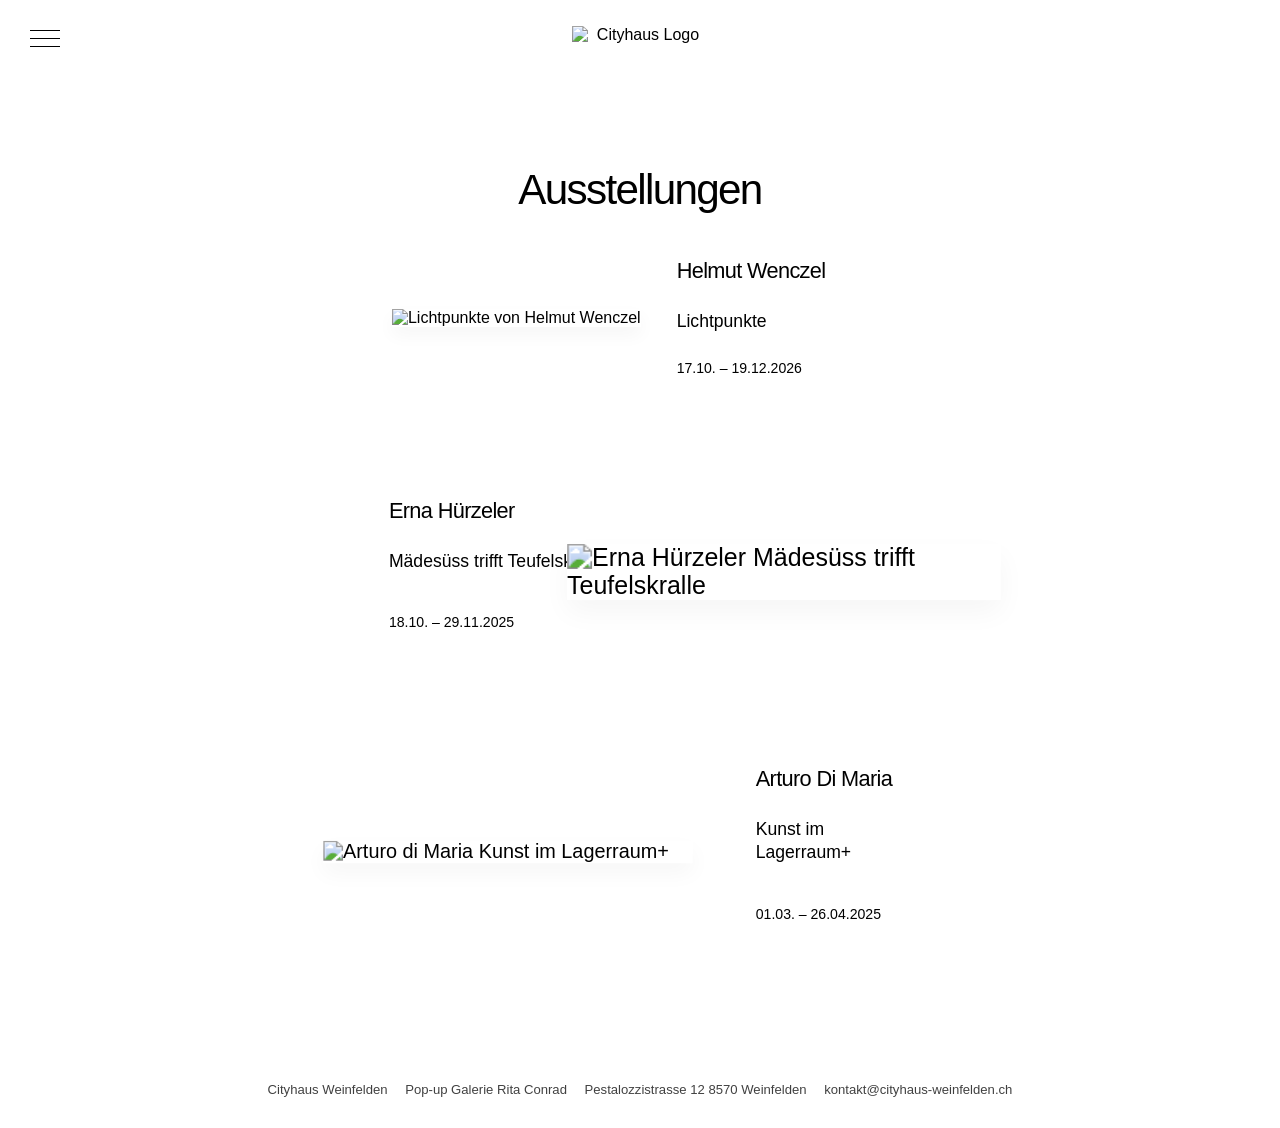
==== ausstellungen.html @ a1d952a5 "Final layout refinements and footer updates" ====
﻿<!DOCTYPE html>
<html lang="de">
  <head>
    <meta charset="UTF-8" />
    <meta name="viewport" content="width=device-width, initial-scale=1.0" />
    <meta name="description" content="Ausstellungen im Cityhaus Weinfelden." />
    <title>Ausstellungen — Cityhaus</title>
    <link rel="stylesheet" href="css/style.css" />
  </head>
  <body>
    <header class="site-header">
      <button class="nav-toggle" type="button" aria-label="Menü öffnen" aria-expanded="false">
        <span></span>
        <span></span>
        <span></span>
      </button>

      <nav class="main-nav" aria-label="Hauptmenü">
        <ul>
          <li><a href="index.html">Home</a></li>
          <li><a href="ausstellungen.html" class="active">Ausstellungen</a></li>
          <li><a href="kuenstler.html">Künstler</a></li>
          <li><a href="presse.html">Presse</a></li>
          <li><a href="ueber-uns.html">Über uns</a></li>
          <li><a href="kontakt.html">Kontakt</a></li>
        </ul>
      </nav>

      <a href="index.html" class="brand" aria-label="Cityhaus logo">
        <img src="assets/Logo_Cityhaus.png" alt="Cityhaus Logo" />
        <div class="brand-location">Galerie - Weinfelden</div>
      </a>
    </header>

    <main class="page-shell">
      <h1 class="page-title">Ausstellungen</h1>
      <section class="exhibition-list">
        <article class="exhibit-row">
          <div class="exhibit-image">
            <img src="assets/Startseite_Aktuell.png" alt="Lichtpunkte von Helmut Wenczel" />
          </div>
          <div class="exhibit-copy">
            <h2>Helmut Wenczel</h2>
            <p class="exhibit-title">Lichtpunkte</p>
            <div class="exhibit-dates">17.10. – 19.12.2026</div>
          </div>
        </article>

        <article class="exhibit-row">
          <a href="assets/Presse_Erna-Hürzeler_Ausstellung Cityhaus.pdf" target="_blank" rel="noopener noreferrer" class="exhibit-copy-link">
            <div class="exhibit-copy">
              <h2>Erna Hürzeler</h2>
              <p class="exhibit-title">Mädesüss trifft Teufelskralle</p>
              <p class="exhibit-dates">18.10. – 29.11.2025</p>
            </div>
          </a>
          <a href="assets/Presse_Erna-Hürzeler_Ausstellung Cityhaus.pdf" target="_blank" rel="noopener noreferrer" style="display:block;">
            <div class="exhibit-image">
              <img src="assets/Ausstellung_Erna.png" alt="Erna Hürzeler Mädesüss trifft Teufelskralle" />
            </div>
          </a>
        </article>

        <article class="exhibit-row">
          <div class="exhibit-image">
            <img src="assets/Ausstellung_Arturo.png" alt="Arturo di Maria Kunst im Lagerraum+" />
          </div>
          <div class="exhibit-copy">
            <h2>Arturo Di Maria</h2>
            <p class="exhibit-title">Kunst im Lagerraum+</p>
            <p class="exhibit-dates">01.03. – 26.04.2025</p>
          </div>
        </article>
      </section>
    </main>

    <footer class="site-footer">
      <div class="site-footer-row">
        <p>Cityhaus Weinfelden</p>
        <p>Pop-up Galerie Rita Conrad</p>
        <p>Pestalozzistrasse 12 8570 Weinfelden</p>
        <p><a href="mailto:kontakt@cityhaus-weinfelden.ch">kontakt@cityhaus-weinfelden.ch</a></p>
      </div>
    </footer>

    <script src="js/script.js"></script>
  </body>
</html>
---- css/style.css ----
:root {
  --bg: #ffffff;
  --panel: #ffffff;
  --text: #000000;
  --muted: #000000;
  --line: rgba(0, 0, 0, 0.12);
  --accent: #7a1c1a;
  --shadow: 0 8px 18px rgba(0, 0, 0, 0.04);
  --font-main: 'Theinhardt Pan UltraLight', 'Theinhardt', 'Helvetica Neue', Arial, sans-serif;
}

* { box-sizing: border-box; }

html, body {
  margin: 0;
  padding: 0;
  min-height: 100%;
  background: #ffffff;
  color: var(--text);
  font-family: var(--font-main);
  font-weight: 300;
}

img {
  display: block;
  max-width: 100%;
}

a {
  color: inherit;
  text-decoration: none;
}

body {
  min-height: 100vh;
}

.site-header {
  position: relative;
  display: flex;
  flex-direction: column;
  align-items: center;
  justify-content: center;
  padding: 18px 20px 0;
  background: #ffffff;
}

.brand {
  display: inline-flex;
  flex-direction: column;
  align-items: center;
  justify-content: center;
  gap: 4px;
  text-align: center;
  width: fit-content;
  margin: 0;
  padding-top: 8px;
}

.brand img {
  width: min(136px, 24vw);
  height: auto;
}

.brand-location {
  display: none;
}

.main-nav {
  position: fixed;
  inset: 0;
  display: none;
  background: rgba(255, 255, 255, 0.98);
  z-index: 1000;
  padding: 110px 28px 40px;
}

.main-nav.is-open {
  display: block;
}

.main-nav ul {
  list-style: none;
  display: flex;
  flex-direction: column;
  align-items: flex-start;
  gap: 20px;
  margin: 0;
  padding: 0;
}

.main-nav a {
  position: relative;
  display: inline-block;
  font-size: clamp(1.8rem, 4vw, 2.8rem);
  letter-spacing: 0.02em;
  text-transform: none;
  color: var(--text);
  padding: 0;
  transition: color 0.2s ease;
  font-weight: 400;
}

.main-nav a[href="ueber-uns.html"] {
  font-size: clamp(2rem, 4vw, 2.9rem);
}

.main-nav a::after {
  content: none;
}

.main-nav a:hover,
.main-nav a.active {
  color: var(--accent);
}

.nav-toggle {
  position: fixed;
  top: 30px;
  left: 30px;
  display: block;
  width: 30px;
  height: 18px;
  background: transparent;
  border: none;
  z-index: 1001;
  cursor: pointer;
  padding: 0;
}

.nav-toggle span {
  position: absolute;
  left: 0;
  width: 100%;
  height: 1px;
  background: var(--text);
  transition: 0.2s ease;
}

.nav-toggle span:nth-child(1) { top: 0; }
.nav-toggle span:nth-child(2) { top: 8px; }
.nav-toggle span:nth-child(3) { top: 16px; }

.nav-toggle.is-active span:nth-child(1) {
  top: 13px;
  transform: rotate(45deg);
}

.nav-toggle.is-active span:nth-child(2) {
  opacity: 0;
}

.nav-toggle.is-active span:nth-child(3) {
  top: 13px;
  transform: rotate(-45deg);
}

.page-shell {
  max-width: 1100px;
  width: min(1100px, calc(100% - 32px));
  margin: 0 auto;
  padding: 100px 0 80px;
}

.page-title {
  font-size: clamp(2.4rem, 3.3vw, 3.4rem);
  font-weight: 400;
  letter-spacing: -0.04em;
  text-align: center;
  margin: 22px 0 44px;
  color: #000;
}

h1, h2, h3 {
  font-weight: 400;
}

.hero-split {
  display: grid;
  grid-template-columns: 1fr 0.8fr;
  align-items: center;
  gap: 36px;
  max-width: 900px;
  margin: 0 auto;
}

.hero-image-panel {
  background: transparent;
  padding: 0;
  box-shadow: none;
  max-width: 640px;
  justify-self: center;
  overflow: visible;
}

.hero-image-panel img {
  width: 100%;
  height: auto;
  object-fit: cover;
  display: block;
  transform: none;
  transform-origin: center;
  margin: 0;
}

.hero-copy {
  display: flex;
  flex-direction: column;
  align-items: flex-start;
  justify-content: center;
  gap: 0.2rem;
}

.hero-copy h1,
.page-intro h1,
.contact-card h1,
.about-text h1 {
  margin: 0;
  font-size: clamp(2.2rem, 3vw, 3.1rem);
  font-weight: 400;
  letter-spacing: -0.04em;
  color: #000000;
}

.hero-copy .artist-name,
.hero-copy .series-name,
.hero-copy .event-date {
  color: rgba(0, 0, 0, 0.6);
}

.hero-copy .artist-name,
.hero-copy .series-name,
.hero-copy .event-date,
.exhibit-copy h2,
.featured-copy h2,
.artist-card h3,
.contact-card p,
.about-text p {
  margin: 0;
}

.hero-copy .artist-name {
  margin-top: 18px;
  font-weight: 400;
  font-size: 1.05rem;
}

.hero-copy .series-name,
.hero-copy .event-date,
.exhibit-title,
.exhibit-dates,
.featured-copy p,
.contact-card p {
  font-size: 1rem;
  color: rgba(0, 0, 0, 0.6);
  line-height: 1.35;
}

.about-text {
  width: min(580px, 100%);
  max-width: 100%;
  text-align: left;
  margin: 0 auto;
  color: #000;
}

.about-text p {
  font-size: 1rem;
  line-height: 1.5;
  color: #000;
  text-align: left;
  hyphens: auto;
}

.initial-prompt {
  margin-top: 52px;
  padding: 28px 0 0;
  border-top: 1px solid var(--line);
}

.prompt-label {
  margin: 0 0 12px;
  font-size: 0.72rem;
  letter-spacing: 0.18em;
  text-transform: uppercase;
  color: var(--muted);
}

.prompt-text {
  margin: 0;
  font-size: clamp(1.2rem, 2vw, 2.2rem);
  line-height: 1.3;
  letter-spacing: -0.04em;
  color: var(--text);
  max-width: 1100px;
}

.page-intro {
  margin-bottom: 28px;
}

.eyebrow {
  margin: 0;
  font-weight: 500;
  letter-spacing: 0.02em;
  font-size: 1.05rem;
}

.exhibition-list {
  display: flex;
  flex-direction: column;
  gap: 120px;
}

.exhibit-row {
  display: grid;
  grid-template-columns: 1fr 0.85fr;
  gap: 36px;
  align-items: center;
  max-width: 920px;
  margin: 0 auto;
}

.exhibit-row.reverse {
  grid-template-columns: 0.85fr 1fr;
}

.exhibit-row.reverse .exhibit-image { order: 2; }
.exhibit-row.reverse .exhibit-copy { order: 1; }

.exhibit-row:nth-of-type(2) .exhibit-image {
  transform: scale(1.56);
  transform-origin: center;
  margin-left: -32px;
  margin-right: -32px;
}

.exhibit-row:nth-of-type(3) .exhibit-image {
  transform: scale(1.24);
  transform-origin: center;
  margin-left: -16px;
  margin-right: -16px;
}

.exhibit-row:nth-of-type(3) {
  grid-template-columns: 1.08fr 0.92fr;
}

.exhibit-row:nth-of-type(3) .exhibit-copy {
  margin-left: 78px;
}

.exhibit-copy-link {
  display: block;
  color: inherit;
  text-decoration: none;
}

.exhibit-image {
  background: var(--panel);
  box-shadow: var(--shadow);
}

.exhibit-image img {
  width: 100%;
  height: auto;
  object-fit: cover;
}

.exhibit-copy {
  display: flex;
  flex-direction: column;
  gap: 0.5rem;
}

.exhibit-copy h2 {
  font-size: clamp(1.35rem, 1.7vw, 1.8rem);
  font-weight: 400;
  letter-spacing: -0.03em;
}

.exhibit-title {
  font-size: 1.1rem;
}

.exhibit-dates {
  font-size: 0.88rem;
}

.exhibit-title,
.exhibit-dates {
  color: var(--text);
}

.artists-feature {
  margin-bottom: 26px;
}

.featured-artist {
  display: flex;
  flex-direction: column;
  align-items: center;
  text-align: center;
  gap: 18px;
}

.featured-artist img {
  width: min(520px, 100%);
  height: auto;
  box-shadow: var(--shadow);
}

.featured-copy {
  display: flex;
  flex-direction: column;
  gap: 8px;
}

.featured-copy h2 {
  font-size: clamp(2rem, 2.5vw, 2.8rem);
  font-weight: 500;
  letter-spacing: -0.05em;
}

.artist-row {
  display: grid;
  grid-template-columns: 1.1fr 0.9fr;
  gap: 28px;
  align-items: center;
  margin-top: 0;
}

.artist-list {
  display: flex;
  flex-direction: column;
  gap: 120px;
  width: min(920px, calc(100% - 32px));
  margin: 0 auto;
}

.artist-card {
  display: grid;
  grid-template-columns: 1fr 1fr;
  gap: 28px;
  align-items: center;
  text-align: left;
}

.artist-card-reverse {
  grid-template-columns: 1fr 1fr;
}

.artist-card-reverse > div {
  order: 1;
}

.artist-card-reverse > img {
  order: 2;
  aspect-ratio: 3/4;
  object-fit: cover;
  object-position: center 20%;
  max-width: 520px;
}

.artist-card img {
  width: 100%;
  max-width: 460px;
  margin: 0;
  box-shadow: var(--shadow);
  filter: grayscale(1) contrast(1.02);
  transition: filter 0.35s ease;
}

.artist-card img:hover,
.artist-card img:focus-visible {
  filter: grayscale(0) contrast(1.04) saturate(1.08);
}

.artist-card h3 {
  margin: 0;
  font-size: clamp(1.45rem, 2vw, 1.8rem);
  font-weight: 400;
  letter-spacing: -0.04em;
}

.artist-card p {
  margin: 0;
  max-width: 460px;
  font-size: 1rem;
  line-height: 1.5;
  text-align: left;
}

.artist-card > div {
  display: flex;
  flex-direction: column;
  gap: 1.2rem;
  max-width: 460px;
}

.press-list {
  display: flex;
  flex-direction: column;
  max-width: 900px;
  width: 100%;
  margin: 0 auto;
  align-items: flex-start;
  text-align: left;
  gap: 14px;
  transform: translateX(-8px);
}

.press-item {
  display: block;
  width: 100%;
  padding: 0;
  border: none;
  color: var(--text);
  text-decoration: none;
}

.press-item:last-child {
  border-bottom: none;
}

.press-item:hover .press-title,
.press-item:hover .press-meta {
  text-decoration: underline;
  text-underline-offset: 0.12em;
}

.press-title {
  display: block;
  font-size: clamp(1.05rem, 1.8vw, 1.7rem);
  line-height: 1.4;
  letter-spacing: -0.02em;
  color: var(--text);
}

.press-meta {
  display: block;
  margin-top: 6px;
  font-size: 0.9rem;
  line-height: 1.4;
  color: var(--text);
}

.about-page {
  display: flex;
  flex-direction: column;
  align-items: center;
  justify-content: center;
  gap: 22px;
}

.contact-page {
  display: flex;
  flex-direction: column;
  align-items: center;
  justify-content: center;
}

.about-visual {
  width: min(580px, 100%);
  margin-bottom: 26px;
  align-self: center;
}

.about-visual img {
  width: 100%;
  height: auto;
}

.about-text h2 {
  font-size: 1.1rem;
  font-weight: 500;
  letter-spacing: -0.02em;
  margin: 1.5rem 0 0.5rem;
}

.site-footer {
  padding: 20px 0 28px;
  margin-top: 42px;
}

.site-footer-row {
  max-width: 1100px;
  width: min(1100px, calc(100% - 32px));
  margin: 0 auto;
  display: flex;
  flex-direction: row;
  flex-wrap: wrap;
  justify-content: center;
  align-items: center;
  gap: 0.5rem 1.1rem;
  text-align: center;
  font-size: 0.82rem;
  line-height: 1.5;
  color: rgba(0, 0, 0, 0.75);
}

.site-footer-row p {
  margin: 0;
}

.site-footer-row a {
  color: rgba(0, 0, 0, 0.75);
  text-decoration: none;
}

.contact-info {
  width: min(760px, 100%);
  text-align: center;
}

.contact-info h1 {
  margin: 0 0 18px;
  font-size: clamp(2.2rem, 3vw, 3.1rem);
  font-weight: 600;
  letter-spacing: -0.04em;
}

.contact-info p {
  margin: 0 0 10px;
  font-size: 1.1rem;
  color: var(--text);
}

.contact-info a {
  color: var(--text);
  text-decoration: none;
  text-underline-offset: 0;
}

.contact-hours {
  margin-top: 26px;
}

.contact-hours h2 {
  margin: 0 0 12px;
  font-size: 0.9rem;
  letter-spacing: 0.04em;
  font-weight: 400;
}

.contact-hours p {
  font-size: 1.25rem;
  color: var(--text);
  margin: 0 0 4px;
}

.contact-address {
  margin-top: 2rem;
  margin-bottom: 2.5rem;
}

.contact-address p {
  font-size: 1.25rem;
}

.map-frame {
  width: min(980px, 100%);
  height: 320px;
  background: #efefeb;
  border: 1px solid var(--line);
  box-shadow: var(--shadow);
}

.leaflet-tooltip.cityhaus-map-label {
  background: rgba(61, 61, 61, 0.85);
  color: #fff;
  border: none;
  border-radius: 0;
  box-shadow: none;
  font-family: var(--font-main);
  font-size: 0.8rem;
  letter-spacing: 0.3px;
  padding: 6px 12px;
}

.leaflet-tooltip.cityhaus-map-label::before {
  display: none;
}

.leaflet-control-attribution {
  background: transparent;
  font-size: 0.6rem;
  color: #bbb;
  padding: 1px 4px;
}

.leaflet-control-attribution a {
  color: #bbb;
}

@media (min-width: 769px) {
  .nav-toggle {
    display: block;
  }

  .main-nav {
    display: none;
  }
}

@media (max-width: 768px) {
  .site-header {
    padding-top: 18px;
  }

  .brand {
    justify-content: center;
  }

  .brand img {
    width: min(90px, 22vw);
  }

  .hero-split,
  .exhibit-row,
  .exhibit-row.reverse,
  .artist-row {
    grid-template-columns: 1fr;
  }

  .exhibit-row > .exhibit-image,
  .exhibit-row > a,
  .exhibit-row > .exhibit-copy {
    order: initial;
  }

  .exhibit-row > .exhibit-image,
  .exhibit-row > a {
    order: 1;
  }

  .exhibit-row > .exhibit-copy {
    order: 2;
  }

  .artist-card,
  .artist-card-reverse {
    grid-template-columns: 1fr;
  }

  .artist-card > img,
  .artist-card-reverse > img {
    order: 1;
  }

  .artist-card > div,
  .artist-card-reverse > div {
    order: 2;
  }

  .about-page {
    display: flex;
  }

  .exhibit-row.reverse .exhibit-image,
  .exhibit-row.reverse .exhibit-copy {
    order: initial;
  }

  .about-text {
    max-width: min(580px, 100%);
  }

  .about-visual {
    width: min(580px, 100%);
  }

  .page-shell {
    width: min(100% - 24px, 1100px);
    padding-top: 28px;
  }

  .contact-info {
    padding: 0 8px;
  }

  .map-frame {
    height: 280px;
  }
}
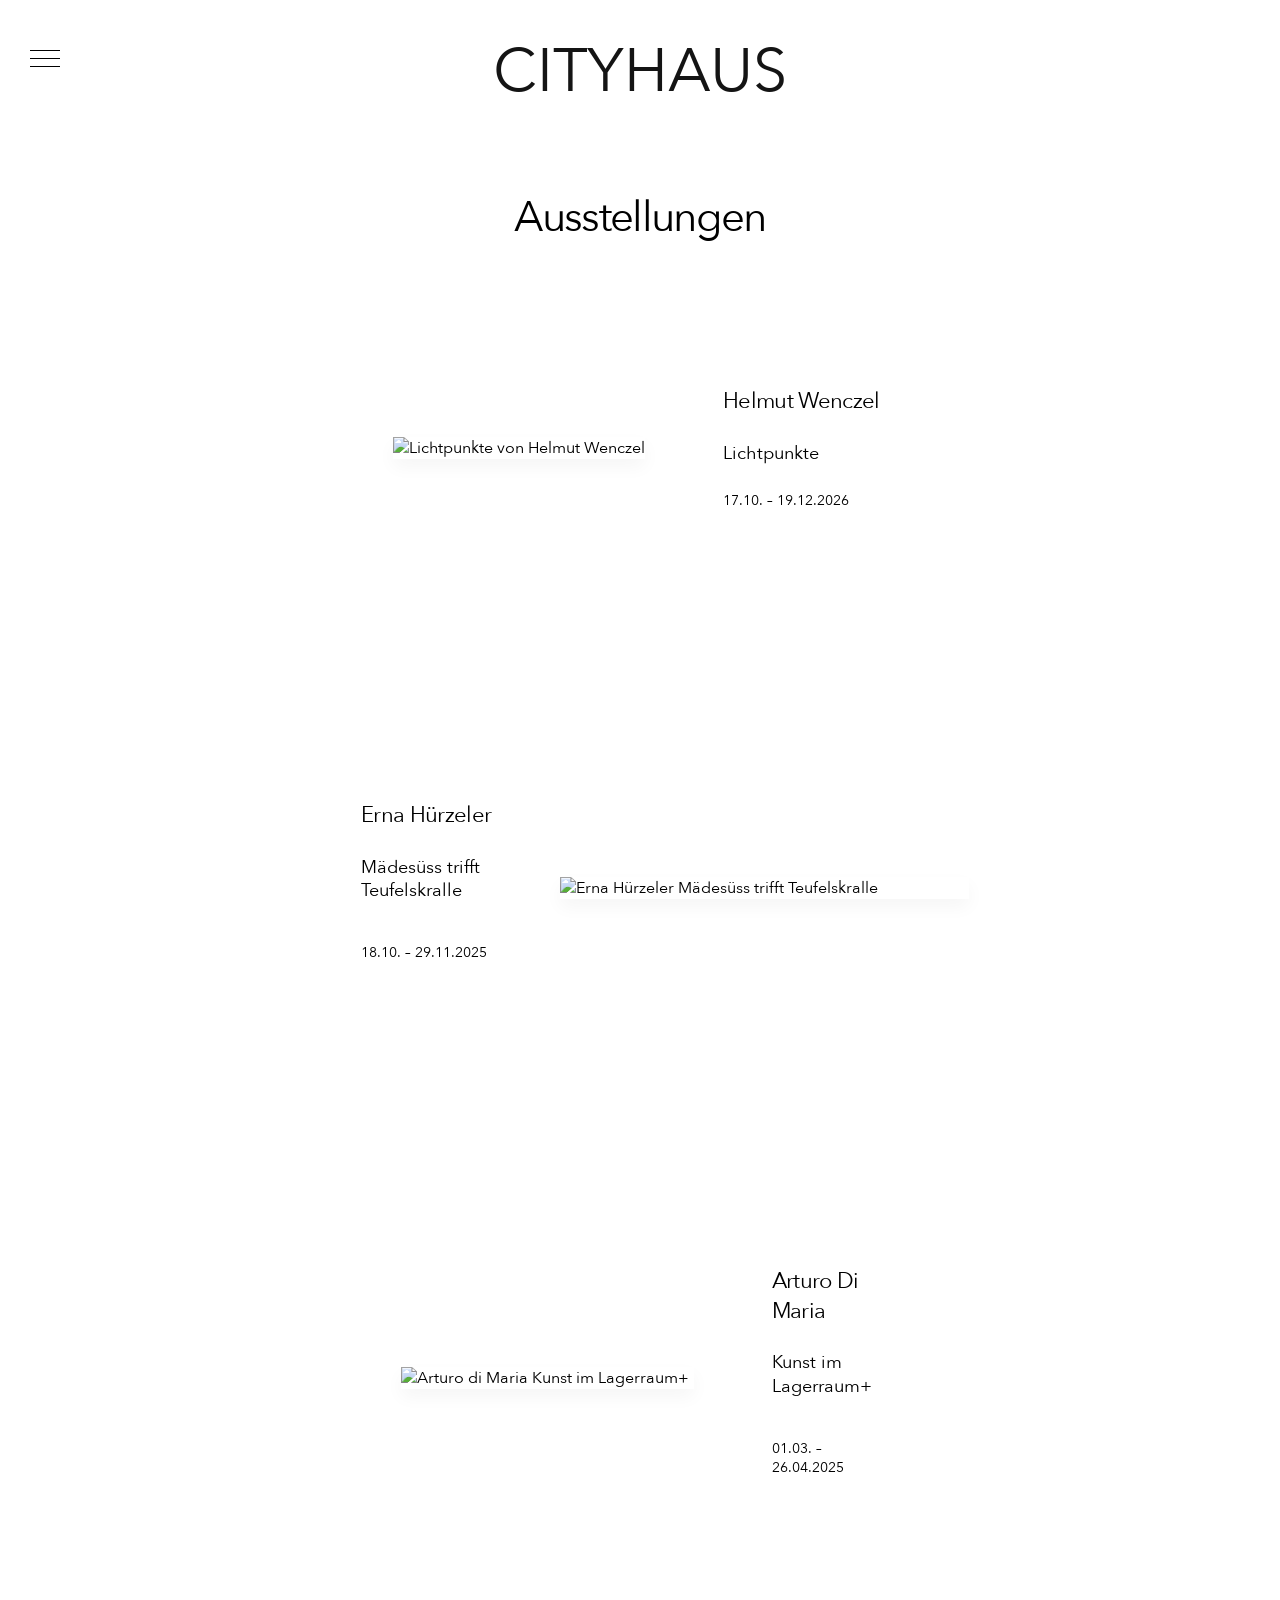
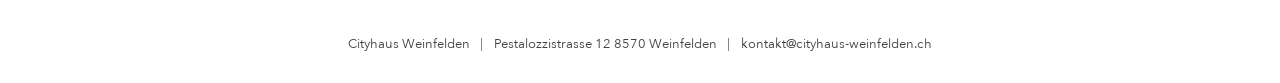
==== commit 0093d245: "Finalize Cityhaus web updates" ====
--- a/ausstellungen.html
+++ b/ausstellungen.html
@@ -26,9 +26,8 @@
         </ul>
       </nav>
 
-      <a href="index.html" class="brand" aria-label="Cityhaus logo">
-        <img src="assets/Logo_Cityhaus.png" alt="Cityhaus Logo" />
-        <div class="brand-location">Galerie - Weinfelden</div>
+      <a href="index.html" class="brand" aria-label="Cityhaus">
+        <span class="brand-wordmark">CITYHAUS</span>
       </a>
     </header>
 
@@ -77,7 +76,6 @@
     <footer class="site-footer">
       <div class="site-footer-row">
         <p>Cityhaus Weinfelden</p>
-        <p>Pop-up Galerie Rita Conrad</p>
         <p>Pestalozzistrasse 12 8570 Weinfelden</p>
         <p><a href="mailto:kontakt@cityhaus-weinfelden.ch">kontakt@cityhaus-weinfelden.ch</a></p>
       </div>
--- a/css/style.css
+++ b/css/style.css
@@ -1,3 +1,11 @@
+@font-face {
+  font-family: 'AvenirNextRegular';
+  src: url('../fonts/AvenirNext-Regular.woff') format('woff');
+  font-weight: 400;
+  font-style: normal;
+  font-display: swap;
+}
+
 :root {
   --bg: #ffffff;
   --panel: #ffffff;
@@ -6,7 +14,7 @@
   --line: rgba(0, 0, 0, 0.12);
   --accent: #7a1c1a;
   --shadow: 0 8px 18px rgba(0, 0, 0, 0.04);
-  --font-main: 'Theinhardt Pan UltraLight', 'Theinhardt', 'Helvetica Neue', Arial, sans-serif;
+  --font-main: 'AvenirNextRegular', 'Avenir Next Regular', 'Avenir Next', 'Avenir Light', 'Helvetica Neue', Arial, sans-serif;
 }
 
 * { box-sizing: border-box; }
@@ -36,13 +44,17 @@
 }
 
 .site-header {
-  position: relative;
+  position: sticky;
+  top: 0px;
+  z-index: 120;
   display: flex;
   flex-direction: column;
   align-items: center;
   justify-content: center;
-  padding: 18px 20px 0;
-  background: #ffffff;
+  padding: 50px 0px 50px;
+  background: rgba(255, 255, 255, 0.96);
+  backdrop-filter: blur(2px);
+  -webkit-backdrop-filter: blur(2px);
 }
 
 .brand {
@@ -50,16 +62,25 @@
   flex-direction: column;
   align-items: center;
   justify-content: center;
-  gap: 4px;
+  gap: 0;
   text-align: center;
   width: fit-content;
   margin: 0;
-  padding-top: 8px;
-}
-
-.brand img {
-  width: min(136px, 24vw);
-  height: auto;
+  padding-top: 0;
+}
+
+.brand-wordmark {
+  display: inline-block;
+  font-family: 'AvenirNextRegular', 'Avenir Next Regular', 'Avenir Next', 'Avenir Light', 'Helvetica Neue', Arial, sans-serif;
+  font-size: clamp(2.1rem, 4.8vw, 6.4rem);
+  font-weight: 400;
+  line-height: 0.7;
+  letter-spacing: 0;
+  text-transform: uppercase;
+  color: rgba(0, 0, 0, 0.92);
+  white-space: nowrap;
+  -webkit-font-smoothing: antialiased;
+  text-rendering: optimizeLegibility;
 }
 
 .brand-location {
@@ -111,12 +132,12 @@
 
 .main-nav a:hover,
 .main-nav a.active {
-  color: var(--accent);
+  color: rgba(0, 0, 0, 0.5);
 }
 
 .nav-toggle {
   position: fixed;
-  top: 30px;
+  top: 50px;
   left: 30px;
   display: block;
   width: 30px;
@@ -159,7 +180,7 @@
   max-width: 1100px;
   width: min(1100px, calc(100% - 32px));
   margin: 0 auto;
-  padding: 100px 0 80px;
+  padding: 24px 0 80px;
 }
 
 .page-title {
@@ -167,7 +188,7 @@
   font-weight: 400;
   letter-spacing: -0.04em;
   text-align: center;
-  margin: 22px 0 44px;
+  margin: 22px 0 140px;
   color: #000;
 }
 
@@ -257,7 +278,7 @@
 }
 
 .about-text {
-  width: min(580px, 100%);
+  width: min(630px, 100%);
   max-width: 100%;
   text-align: left;
   margin: 0 auto;
@@ -309,13 +330,13 @@
 .exhibition-list {
   display: flex;
   flex-direction: column;
-  gap: 120px;
+  gap: 290px;
 }
 
 .exhibit-row {
   display: grid;
   grid-template-columns: 1fr 0.85fr;
-  gap: 36px;
+  gap: 28px;
   align-items: center;
   max-width: 920px;
   margin: 0 auto;
@@ -328,26 +349,33 @@
 .exhibit-row.reverse .exhibit-image { order: 2; }
 .exhibit-row.reverse .exhibit-copy { order: 1; }
 
-.exhibit-row:nth-of-type(2) .exhibit-image {
-  transform: scale(1.56);
-  transform-origin: center;
-  margin-left: -32px;
-  margin-right: -32px;
-}
-
+.exhibit-row:nth-of-type(2),
+.exhibit-row:nth-of-type(3) {
+  max-width: 1120px;
+}
+
+.exhibit-row:nth-of-type(2) {
+  grid-template-columns: 0.7fr 1.3fr;
+}
+
+.exhibit-row:nth-of-type(2) .exhibit-copy {
+  text-align: left;
+  margin-right: 40px;
+}
+
+.exhibit-row:nth-of-type(3) {
+  grid-template-columns: 1.3fr 0.7fr;
+}
+
+.exhibit-row:nth-of-type(2) .exhibit-image,
 .exhibit-row:nth-of-type(3) .exhibit-image {
-  transform: scale(1.24);
-  transform-origin: center;
-  margin-left: -16px;
-  margin-right: -16px;
-}
-
-.exhibit-row:nth-of-type(3) {
-  grid-template-columns: 1.08fr 0.92fr;
+  width: 100%;
+  max-width: none;
+  overflow: hidden;
 }
 
 .exhibit-row:nth-of-type(3) .exhibit-copy {
-  margin-left: 78px;
+  margin-left: 50px;
 }
 
 .exhibit-copy-link {
@@ -371,6 +399,7 @@
   display: flex;
   flex-direction: column;
   gap: 0.5rem;
+  margin-left: 50px;
 }
 
 .exhibit-copy h2 {
@@ -433,7 +462,7 @@
 .artist-list {
   display: flex;
   flex-direction: column;
-  gap: 120px;
+  gap: 200px;
   width: min(920px, calc(100% - 32px));
   margin: 0 auto;
 }
@@ -447,19 +476,24 @@
 }
 
 .artist-card-reverse {
-  grid-template-columns: 1fr 1fr;
+  grid-template-columns: 1fr 1.25fr;
 }
 
 .artist-card-reverse > div {
   order: 1;
+  width: 100%;
+  max-width: 460px;
+  justify-self: end;
 }
 
 .artist-card-reverse > img {
   order: 2;
+  width: 100%;
+  max-width: 465px;
   aspect-ratio: 3/4;
   object-fit: cover;
   object-position: center 20%;
-  max-width: 520px;
+  justify-self: end;
 }
 
 .artist-card img {
@@ -471,6 +505,12 @@
   transition: filter 0.35s ease;
 }
 
+.artist-card:nth-of-type(2) img {
+  width: 100%;
+  max-width: 465px;
+  justify-self: end;
+}
+
 .artist-card img:hover,
 .artist-card img:focus-visible {
   filter: grayscale(0) contrast(1.04) saturate(1.08);
@@ -484,7 +524,7 @@
 }
 
 .artist-card p {
-  margin: 0;
+  margin-right: 5px;
   max-width: 460px;
   font-size: 1rem;
   line-height: 1.5;
@@ -496,6 +536,15 @@
   flex-direction: column;
   gap: 1.2rem;
   max-width: 460px;
+}
+
+.artist-card:nth-of-type(1) > div,
+.artist-card:nth-of-type(3) > div {
+  margin-left: 50px;
+}
+
+.artist-card:nth-of-type(2) > div {
+  max-width: 500px;
 }
 
 .press-list {
@@ -531,7 +580,7 @@
 
 .press-title {
   display: block;
-  font-size: clamp(1.05rem, 1.8vw, 1.7rem);
+  font-size: 1rem;
   line-height: 1.4;
   letter-spacing: -0.02em;
   color: var(--text);
@@ -540,7 +589,7 @@
 .press-meta {
   display: block;
   margin-top: 6px;
-  font-size: 0.9rem;
+  font-size: 1rem;
   line-height: 1.4;
   color: var(--text);
 }
@@ -550,7 +599,7 @@
   flex-direction: column;
   align-items: center;
   justify-content: center;
-  gap: 22px;
+  gap: 0;
 }
 
 .contact-page {
@@ -561,14 +610,16 @@
 }
 
 .about-visual {
-  width: min(580px, 100%);
-  margin-bottom: 26px;
+  width: min(440px, 100%);
+  margin-bottom: 120px;
   align-self: center;
 }
 
 .about-visual img {
   width: 100%;
   height: auto;
+  filter: grayscale(1) contrast(1.04) brightness(0.88);
+  opacity: 0.9;
 }
 
 .about-text h2 {
@@ -592,15 +643,23 @@
   flex-wrap: wrap;
   justify-content: center;
   align-items: center;
-  gap: 0.5rem 1.1rem;
+  gap: 0.8rem 1.5rem;
   text-align: center;
   font-size: 0.82rem;
-  line-height: 1.5;
+  line-height: 1.7;
   color: rgba(0, 0, 0, 0.75);
 }
 
 .site-footer-row p {
   margin: 0;
+  position: relative;
+}
+
+.site-footer-row p + p::before {
+  content: "|";
+  position: absolute;
+  left: -0.85rem;
+  color: rgba(0, 0, 0, 0.6);
 }
 
 .site-footer-row a {
@@ -611,6 +670,7 @@
 .contact-info {
   width: min(760px, 100%);
   text-align: center;
+  margin-bottom: 60px;
 }
 
 .contact-info h1 {
@@ -621,7 +681,7 @@
 }
 
 .contact-info p {
-  margin: 0 0 10px;
+  margin: 0 0 1px;
   font-size: 1.1rem;
   color: var(--text);
 }
@@ -646,7 +706,12 @@
 .contact-hours p {
   font-size: 1.25rem;
   color: var(--text);
-  margin: 0 0 4px;
+  margin: 0 0 10px;
+}
+
+.contact-hours p:nth-of-type(2) {
+  font-size: 1.5rem;
+  margin-bottom: 10px;
 }
 
 .contact-address {
@@ -656,6 +721,12 @@
 
 .contact-address p {
   font-size: 1.25rem;
+  margin-bottom: 0px;
+}
+
+.contact-address a {
+  display: inline-block;
+  margin-top: 4px;
 }
 
 .map-frame {
@@ -712,8 +783,9 @@
     justify-content: center;
   }
 
-  .brand img {
-    width: min(90px, 22vw);
+  .brand-wordmark {
+    font-size: clamp(2.6rem, 16vw, 6rem);
+    letter-spacing: -0.08em;
   }
 
   .hero-split,
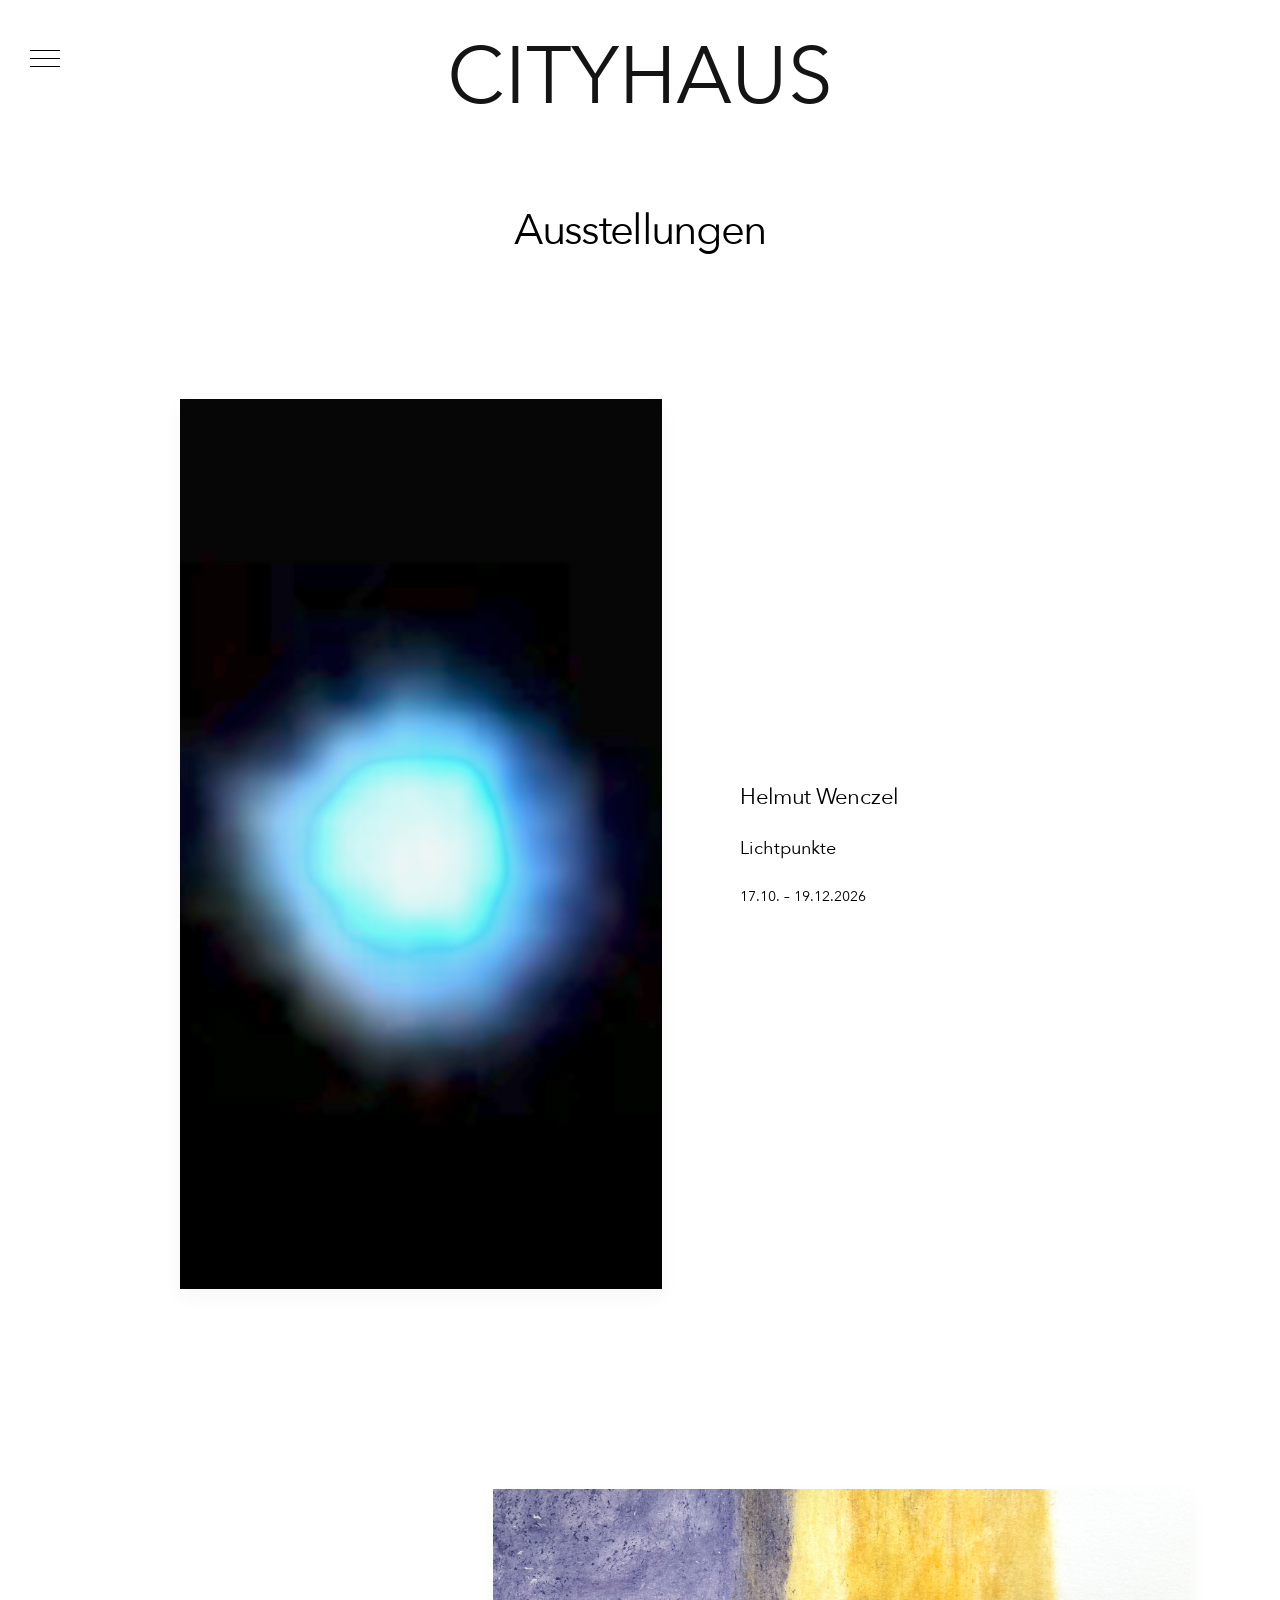
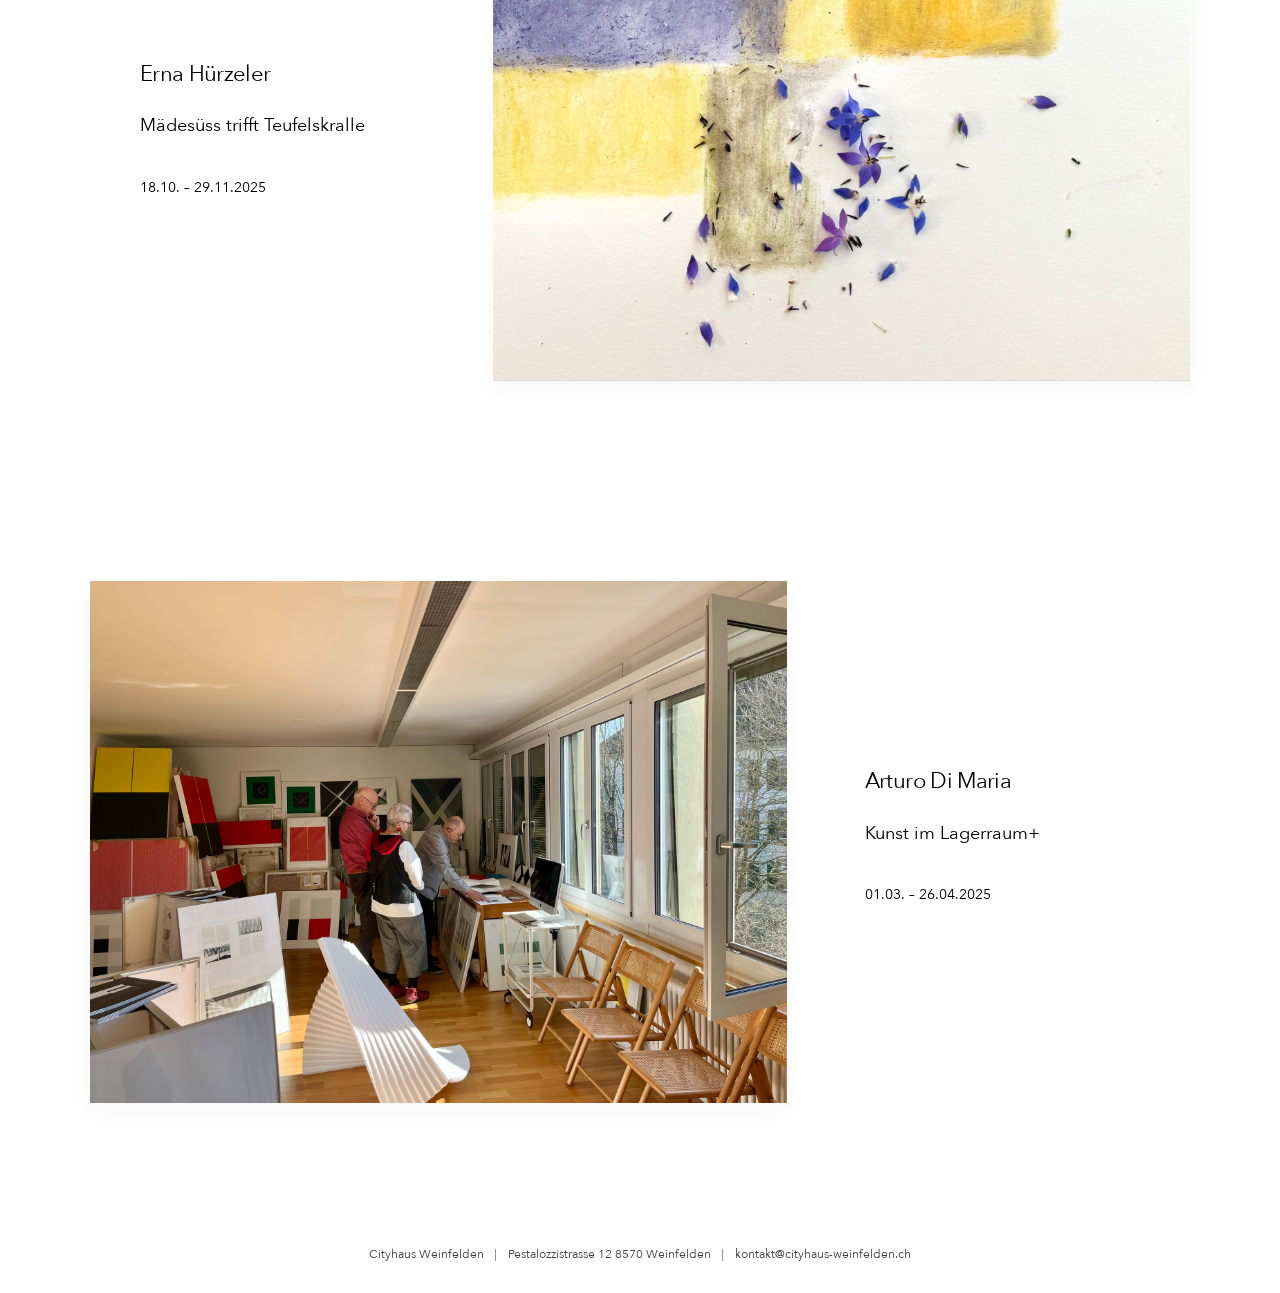
==== commit f0ccc79d: "Update exhibitions and add event galleries" ====
--- a/ausstellungen.html
+++ b/ausstellungen.html
@@ -5,7 +5,7 @@
     <meta name="viewport" content="width=device-width, initial-scale=1.0" />
     <meta name="description" content="Ausstellungen im Cityhaus Weinfelden." />
     <title>Ausstellungen — Cityhaus</title>
-    <link rel="stylesheet" href="css/style.css" />
+    <link rel="stylesheet" href="css/style.css?v=20260915" />
   </head>
   <body>
     <header class="site-header">
@@ -19,6 +19,7 @@
         <ul>
           <li><a href="index.html">Home</a></li>
           <li><a href="ausstellungen.html" class="active">Ausstellungen</a></li>
+          <li><a href="veranstaltungen.html">Veranstaltungen</a></li>
           <li><a href="kuenstler.html">Künstler</a></li>
           <li><a href="presse.html">Presse</a></li>
           <li><a href="ueber-uns.html">Über uns</a></li>
@@ -39,7 +40,7 @@
             <img src="assets/Startseite_Aktuell.png" alt="Lichtpunkte von Helmut Wenczel" />
           </div>
           <div class="exhibit-copy">
-            <h2>Helmut Wenczel</h2>
+            <h2>Helmut Wen<span class="tight-letters">cz</span>el</h2>
             <p class="exhibit-title">Lichtpunkte</p>
             <div class="exhibit-dates">17.10. – 19.12.2026</div>
           </div>
--- a/css/style.css
+++ b/css/style.css
@@ -58,6 +58,8 @@
 }
 
 .brand {
+  position: relative;
+  z-index: 1002;
   display: inline-flex;
   flex-direction: column;
   align-items: center;
@@ -72,7 +74,7 @@
 .brand-wordmark {
   display: inline-block;
   font-family: 'AvenirNextRegular', 'Avenir Next Regular', 'Avenir Next', 'Avenir Light', 'Helvetica Neue', Arial, sans-serif;
-  font-size: clamp(2.1rem, 4.8vw, 6.4rem);
+  font-size: 5rem;
   font-weight: 400;
   line-height: 0.7;
   letter-spacing: 0;
@@ -93,7 +95,7 @@
   display: none;
   background: rgba(255, 255, 255, 0.98);
   z-index: 1000;
-  padding: 110px 28px 40px;
+  padding: 110px 0px 40px;
 }
 
 .main-nav.is-open {
@@ -108,12 +110,16 @@
   gap: 20px;
   margin: 0;
   padding: 0;
+  background: white;
+  padding-left: 34px;
+  padding-bottom: 50px;
+  padding-top: 50px;
 }
 
 .main-nav a {
   position: relative;
   display: inline-block;
-  font-size: clamp(1.8rem, 4vw, 2.8rem);
+  font-size: 2.1rem;
   letter-spacing: 0.02em;
   text-transform: none;
   color: var(--text);
@@ -122,10 +128,6 @@
   font-weight: 400;
 }
 
-.main-nav a[href="ueber-uns.html"] {
-  font-size: clamp(2rem, 4vw, 2.9rem);
-}
-
 .main-nav a::after {
   content: none;
 }
@@ -139,7 +141,7 @@
   position: fixed;
   top: 50px;
   left: 30px;
-  display: block;
+  display: none;
   width: 30px;
   height: 18px;
   background: transparent;
@@ -330,7 +332,7 @@
 .exhibition-list {
   display: flex;
   flex-direction: column;
-  gap: 290px;
+  gap: 200px;
 }
 
 .exhibit-row {
@@ -406,6 +408,11 @@
   font-size: clamp(1.35rem, 1.7vw, 1.8rem);
   font-weight: 400;
   letter-spacing: -0.03em;
+}
+
+.exhibit-copy h2 .tight-letters,
+.artist-card h3 .tight-letters {
+  letter-spacing: 0em;
 }
 
 .exhibit-title {
@@ -516,6 +523,54 @@
   filter: grayscale(0) contrast(1.04) saturate(1.08);
 }
 
+.event-gallery {
+  max-width: 920px;
+  margin: 0 auto;
+}
+
+.event-heading {
+  margin-bottom: 10px;
+}
+
+.event-heading h2 {
+  display: inline;
+  margin: 0;
+  font-size: 1.1rem;
+  font-weight: 400;
+  letter-spacing: -0.03em;
+}
+
+.event-heading p {
+  display: inline;
+  margin: 0;
+  font-size: 1.1rem;
+}
+
+.event-heading .event-artist {
+  display: block;
+}
+
+.event-gallery-list {
+  display: flex;
+  flex-direction: column;
+  gap: 28px;
+  padding-bottom: 60px;
+}
+
+.event-gallery-list img {
+  display: block;
+  width: 75%;
+  height: auto;
+  align-self: flex-start;
+  filter: grayscale(1) contrast(1.02);
+  transition: filter 0.35s ease;
+}
+
+.event-gallery-list img:hover,
+.event-gallery-list img:focus-visible {
+  filter: grayscale(0) contrast(1.04) saturate(1.08);
+}
+
 .artist-card h3 {
   margin: 0;
   font-size: clamp(1.45rem, 2vw, 1.8rem);
@@ -531,6 +586,19 @@
   text-align: left;
 }
 
+.vita-link {
+  color: #555;
+  font-size: 0.92em;
+  text-decoration: underline;
+  text-decoration-thickness: 1px;
+  text-underline-offset: 3px;
+}
+
+.vita-link:hover,
+.vita-link:focus-visible {
+  color: #000;
+}
+
 .artist-card > div {
   display: flex;
   flex-direction: column;
@@ -538,13 +606,13 @@
   max-width: 460px;
 }
 
+.artist-card:nth-of-type(2) > div {
+  max-width: 500px;
+}
+
 .artist-card:nth-of-type(1) > div,
 .artist-card:nth-of-type(3) > div {
-  margin-left: 50px;
-}
-
-.artist-card:nth-of-type(2) > div {
-  max-width: 500px;
+  padding-left: 50px;
 }
 
 .press-list {
@@ -645,7 +713,7 @@
   align-items: center;
   gap: 0.8rem 1.5rem;
   text-align: center;
-  font-size: 0.82rem;
+  font-size: 0.72rem;
   line-height: 1.7;
   color: rgba(0, 0, 0, 0.75);
 }
@@ -693,25 +761,23 @@
 }
 
 .contact-hours {
-  margin-top: 26px;
 }
 
 .contact-hours h2 {
-  margin: 0 0 12px;
-  font-size: 0.9rem;
+  margin: 0 0 22px;
+  font-size: 0.8rem;
   letter-spacing: 0.04em;
   font-weight: 400;
 }
 
 .contact-hours p {
-  font-size: 1.25rem;
+  font-size: 1rem;
   color: var(--text);
   margin: 0 0 10px;
 }
 
 .contact-hours p:nth-of-type(2) {
   font-size: 1.5rem;
-  margin-bottom: 10px;
 }
 
 .contact-address {
@@ -720,7 +786,7 @@
 }
 
 .contact-address p {
-  font-size: 1.25rem;
+  font-size: 1rem;
   margin-bottom: 0px;
 }
 
@@ -775,17 +841,74 @@
 }
 
 @media (max-width: 768px) {
+  body.menu-open {
+    overflow: hidden;
+  }
+
+  .nav-toggle {
+    display: block;
+  }
+
   .site-header {
-    padding-top: 18px;
+    padding-top: 50px;
   }
 
   .brand {
     justify-content: center;
+    z-index: 1003;
   }
 
   .brand-wordmark {
-    font-size: clamp(2.6rem, 16vw, 6rem);
-    letter-spacing: -0.08em;
+    font-size: clamp(2.2rem, 7vw, 3rem);
+    letter-spacing: -0.04em;
+  }
+
+  .main-nav {
+    position: fixed;
+    inset: 0;
+    display: none;
+    background: rgba(255, 255, 255, 0.98);
+    z-index: 1000;
+    padding-top: 90px;
+    padding-left: 0px;
+    padding-right: 0px;
+  }
+
+  .main-nav.is-open {
+    display: block;
+    background: rgba(255, 255, 255, 0.98);
+  }
+
+  .main-nav ul {
+    list-style: none;
+    display: flex;
+    flex-direction: column;
+    align-items: flex-start;
+    gap: 20px;
+    margin: 0;
+    padding: 0;
+    background: white;
+    padding-left: 31px;
+    padding-bottom: 50px;
+    padding-top: 50px;
+  }
+
+  .main-nav a,
+  .main-nav a.active {
+    font-size: 1.8rem;
+  }
+
+  .press-list {
+    display: flex;
+    flex-direction: column;
+    max-width: 900px;
+    width: 100%;
+    margin: 0 auto;
+    align-items: flex-start;
+    text-align: left;
+    gap: 14px;
+    transform: translateX(-8px);
+    padding-left: 10px;
   }
 
   .hero-split,
@@ -795,6 +918,11 @@
     grid-template-columns: 1fr;
   }
 
+  .exhibit-row:nth-of-type(2),
+  .exhibit-row:nth-of-type(3) {
+    grid-template-columns: 1fr;
+  }
+
   .exhibit-row > .exhibit-image,
   .exhibit-row > a,
   .exhibit-row > .exhibit-copy {
@@ -802,12 +930,40 @@
   }
 
   .exhibit-row > .exhibit-image,
-  .exhibit-row > a {
+  .exhibit-row > a,
+  .exhibit-row:nth-of-type(2) .exhibit-image,
+  .exhibit-row:nth-of-type(3) .exhibit-image {
     order: 1;
   }
 
-  .exhibit-row > .exhibit-copy {
+  .exhibit-row > .exhibit-copy,
+  .exhibit-row:nth-of-type(3) .exhibit-copy {
     order: 2;
+    margin-left: 0;
+    margin-right: 0;
+  }
+
+  .exhibit-row:nth-of-type(2) > a:first-of-type {
+    order: 2;
+  }
+
+  .exhibit-row:nth-of-type(2) > a:last-of-type {
+    order: 1;
+  }
+
+  .exhibit-row:nth-of-type(2) .exhibit-image {
+    order: 1;
+  }
+
+  .exhibit-row:nth-of-type(2) .exhibit-copy {
+    order: 2;
+    margin-left: 0;
+    margin-right: 0;
+  }
+
+  .artist-list {
+    width: auto;
+    margin: 0;
   }
 
   .artist-card,
@@ -825,6 +981,16 @@
     order: 2;
   }
 
+  .artist-card:nth-of-type(2) > div {
+    padding-left: 0;
+  }
+
+  .artist-card:nth-of-type(1) > div,
+  .artist-card:nth-of-type(3) > div {
+    padding-left: 0;
+    margin-left: 0;
+  }
+
   .about-page {
     display: flex;
   }
@@ -843,8 +1009,19 @@
   }
 
   .page-shell {
-    width: min(100% - 24px, 1100px);
-    padding-top: 28px;
+    max-width: 1100px;
+    width: min(1100px, calc(100% - 32px));
+    margin: 0 auto;
+    padding: 24px 0 80px;
+  }
+
+  .site-footer-row {
+    flex-direction: column;
+    gap: 0.2rem;
+  }
+
+  .site-footer-row p + p::before {
+    content: none;
   }
 
   .contact-info {
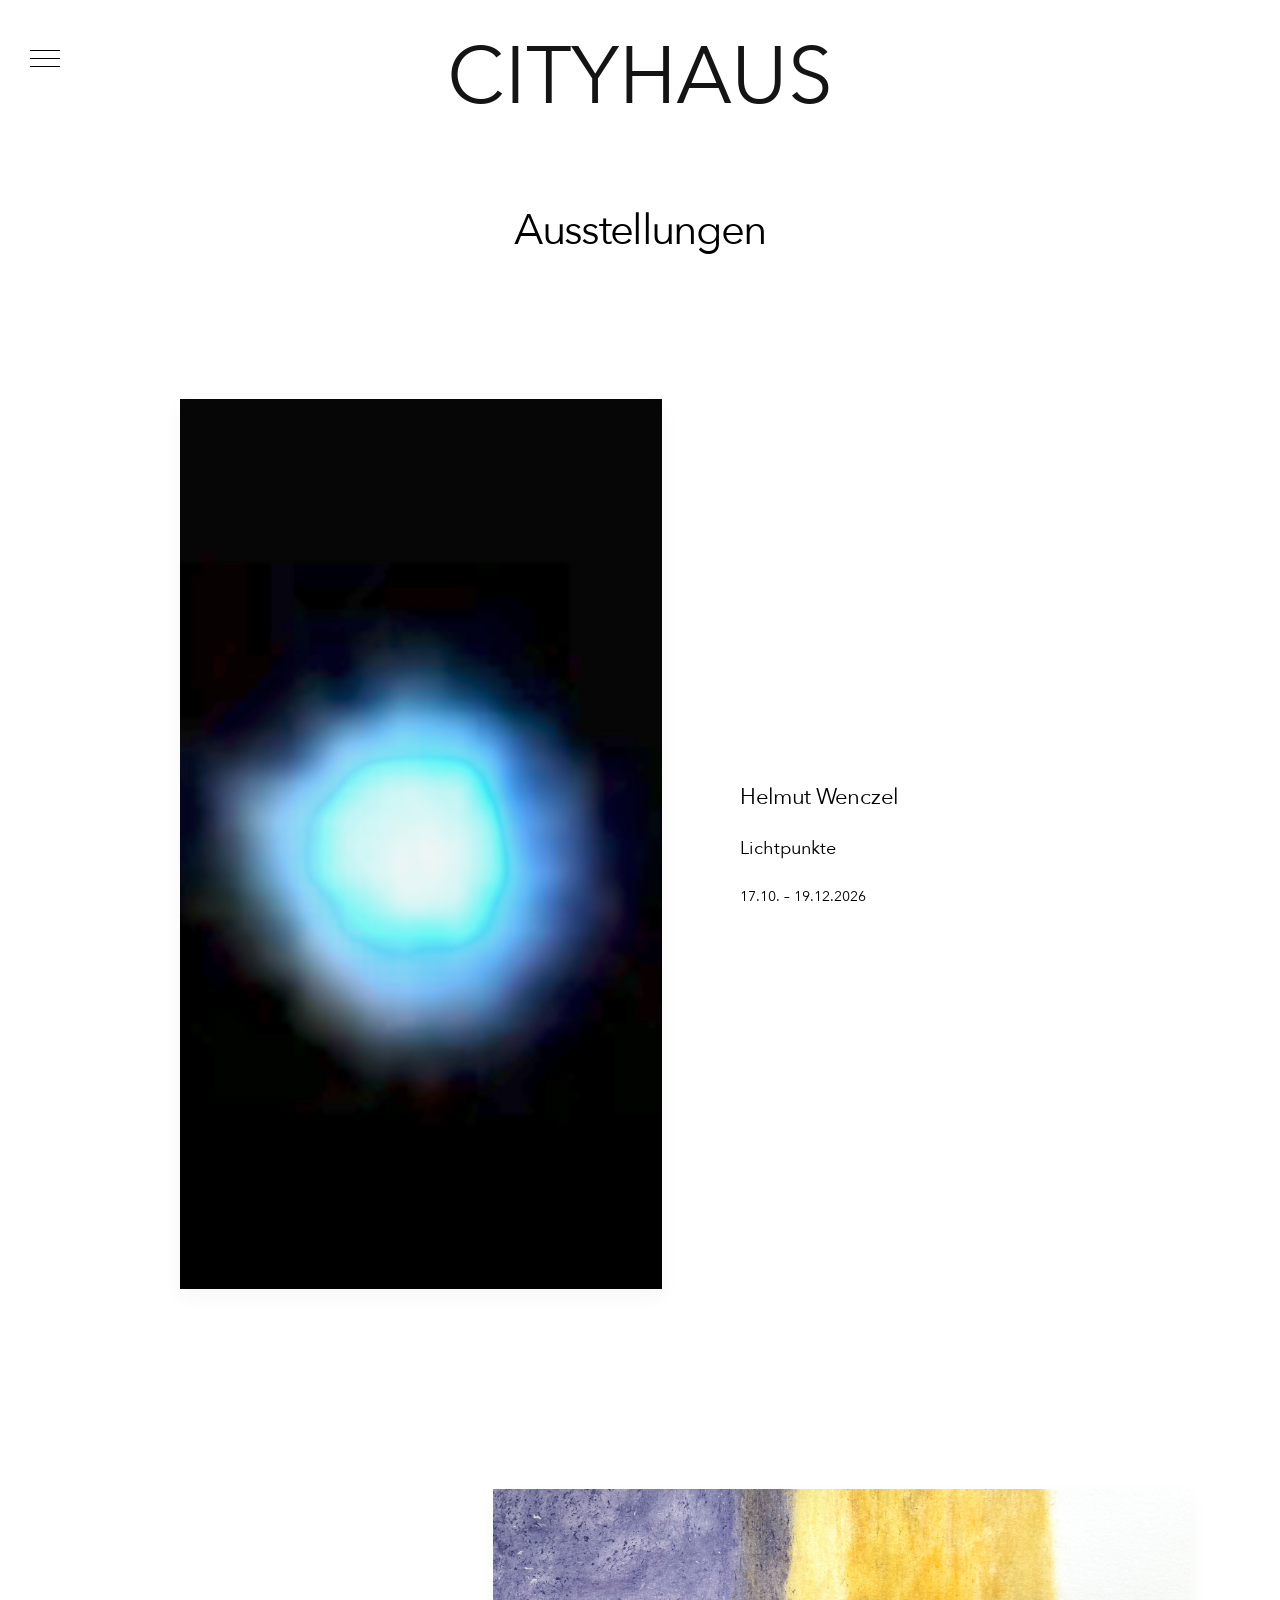
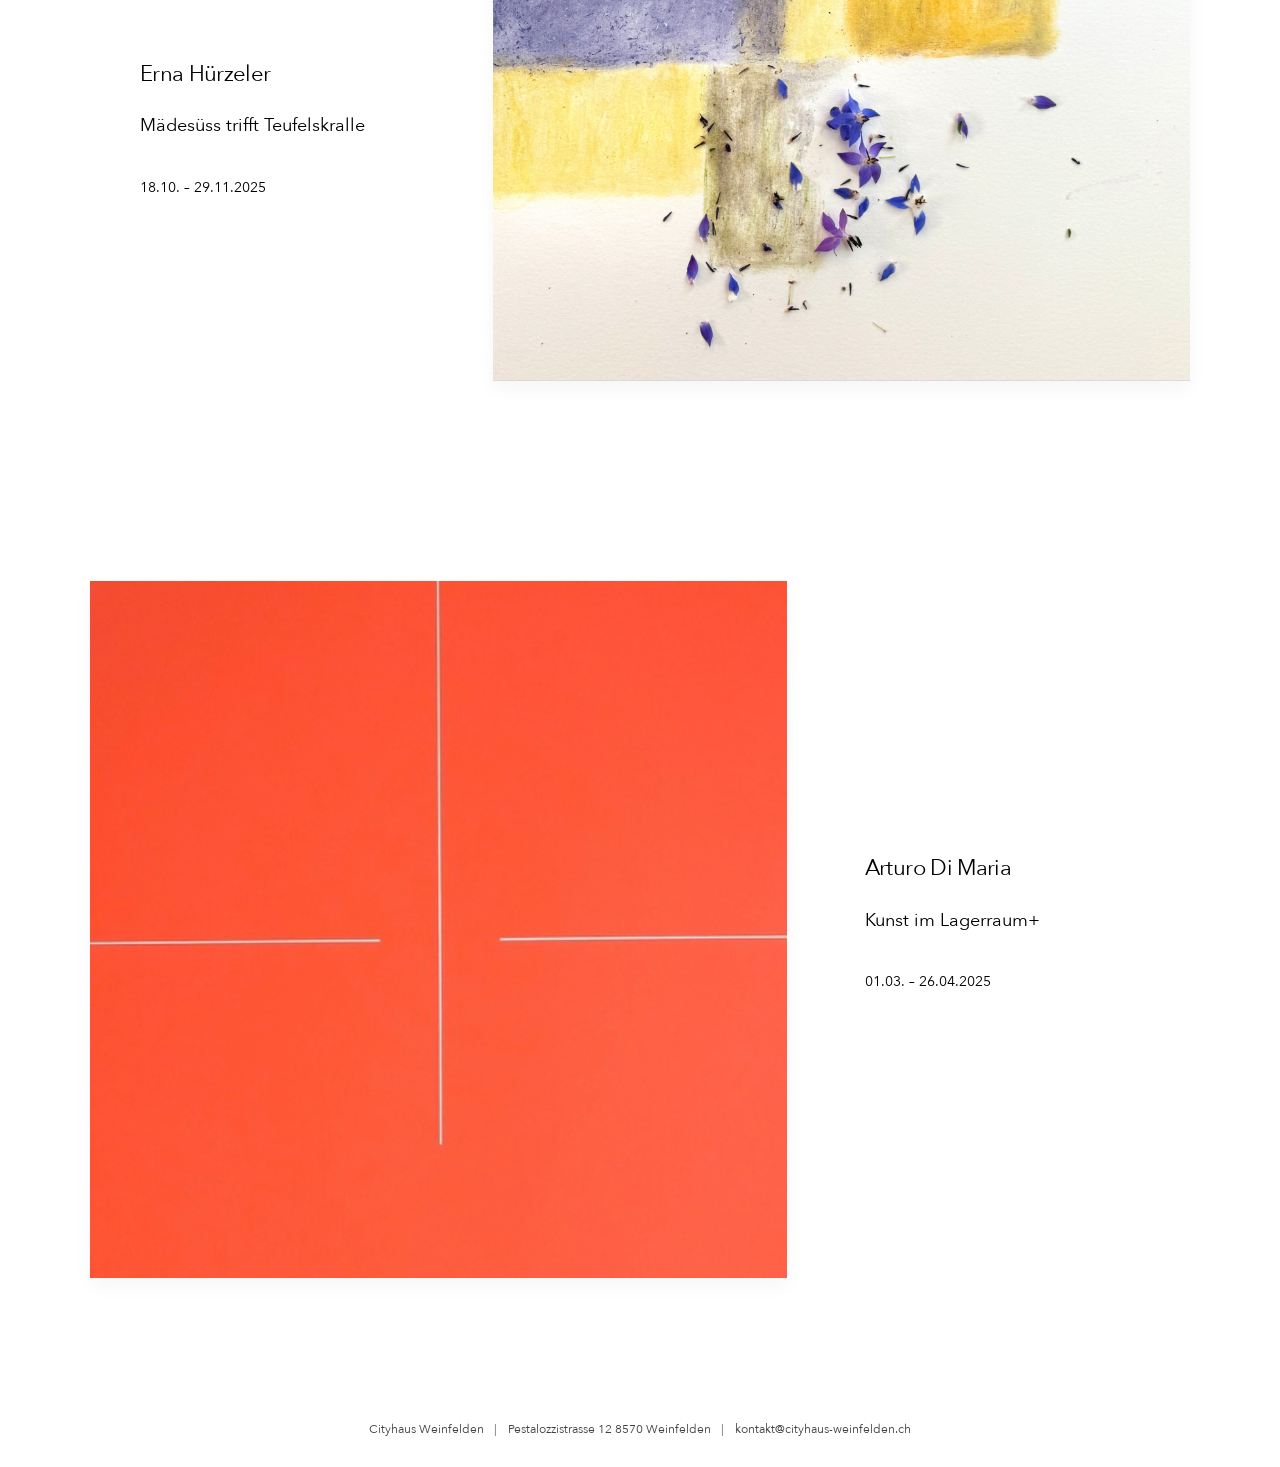
==== commit 43a238fd: "Update event galleries and Arturo image" ====
--- a/ausstellungen.html
+++ b/ausstellungen.html
@@ -63,7 +63,7 @@
 
         <article class="exhibit-row">
           <div class="exhibit-image">
-            <img src="assets/Ausstellung_Arturo.png" alt="Arturo di Maria Kunst im Lagerraum+" />
+            <img src="assets/Conrad_Bild_rot(1).jpg" alt="Arturo di Maria Kunst im Lagerraum+" />
           </div>
           <div class="exhibit-copy">
             <h2>Arturo Di Maria</h2>
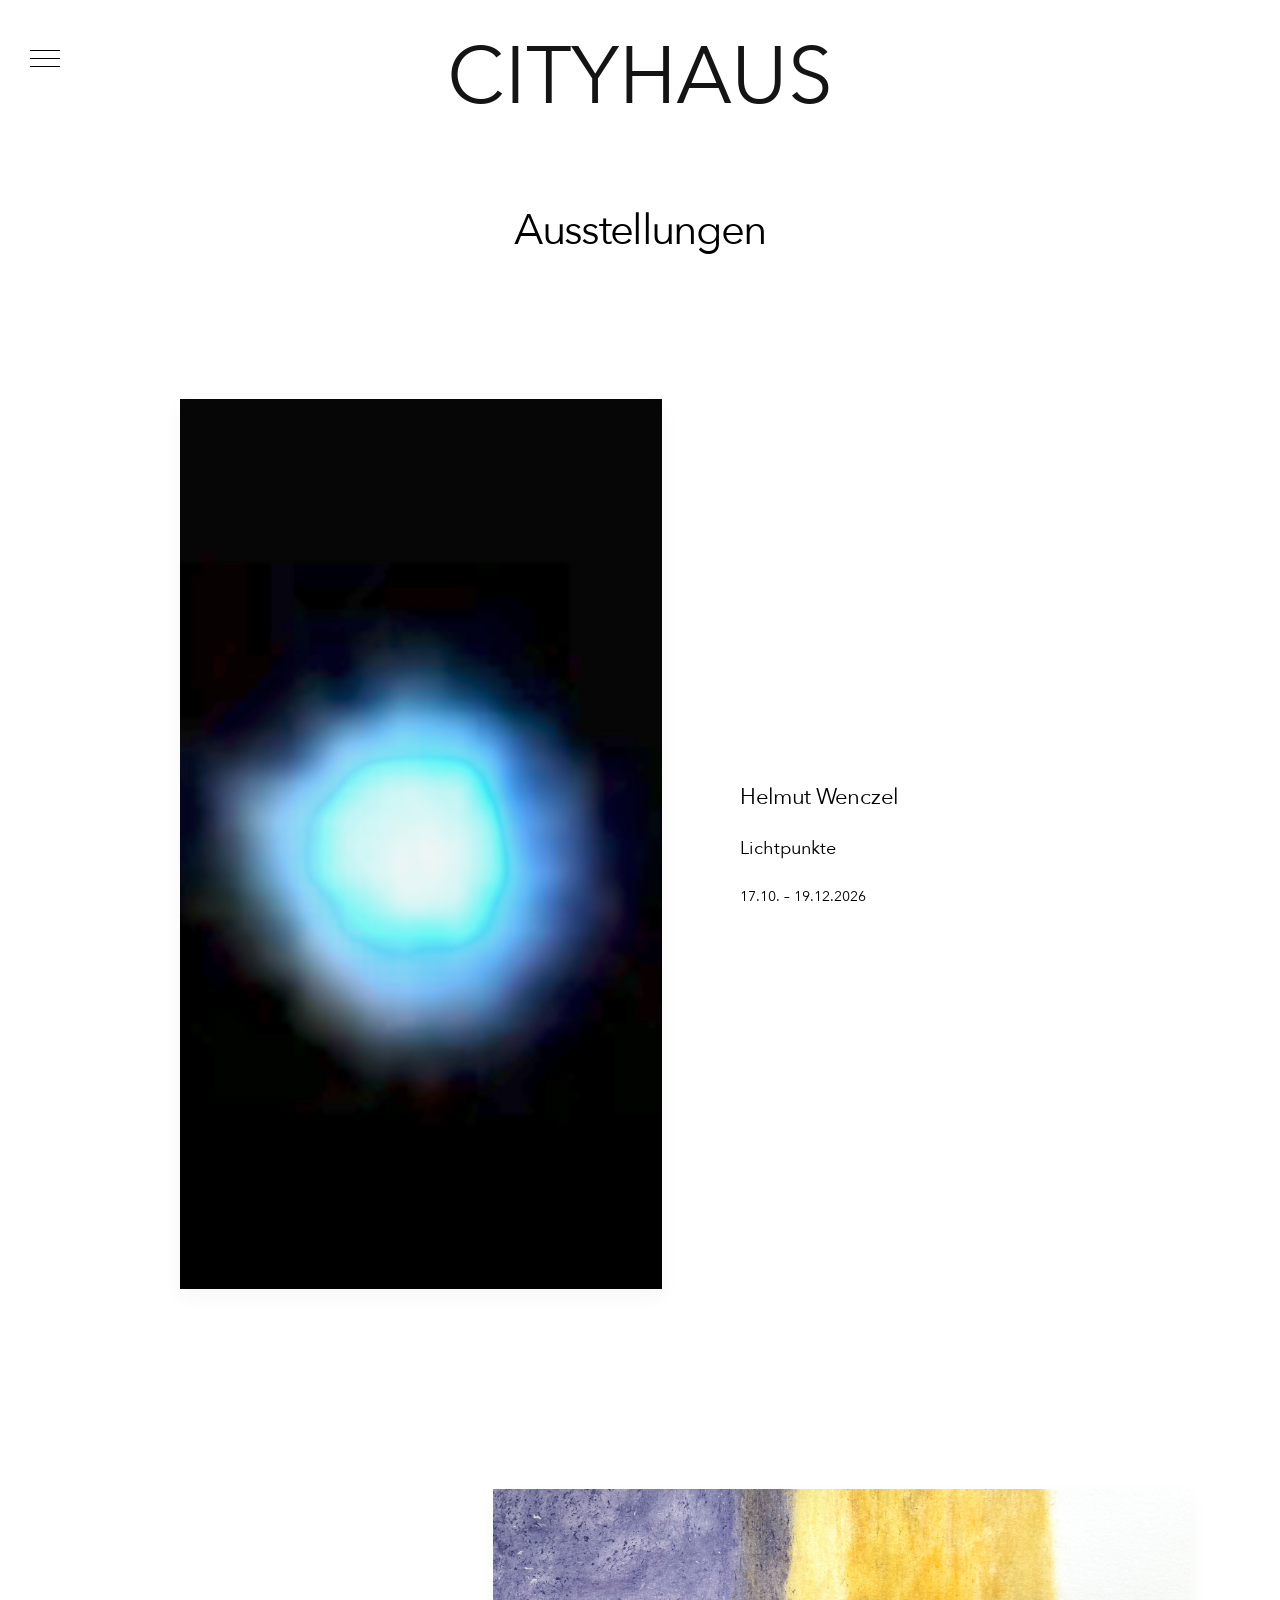
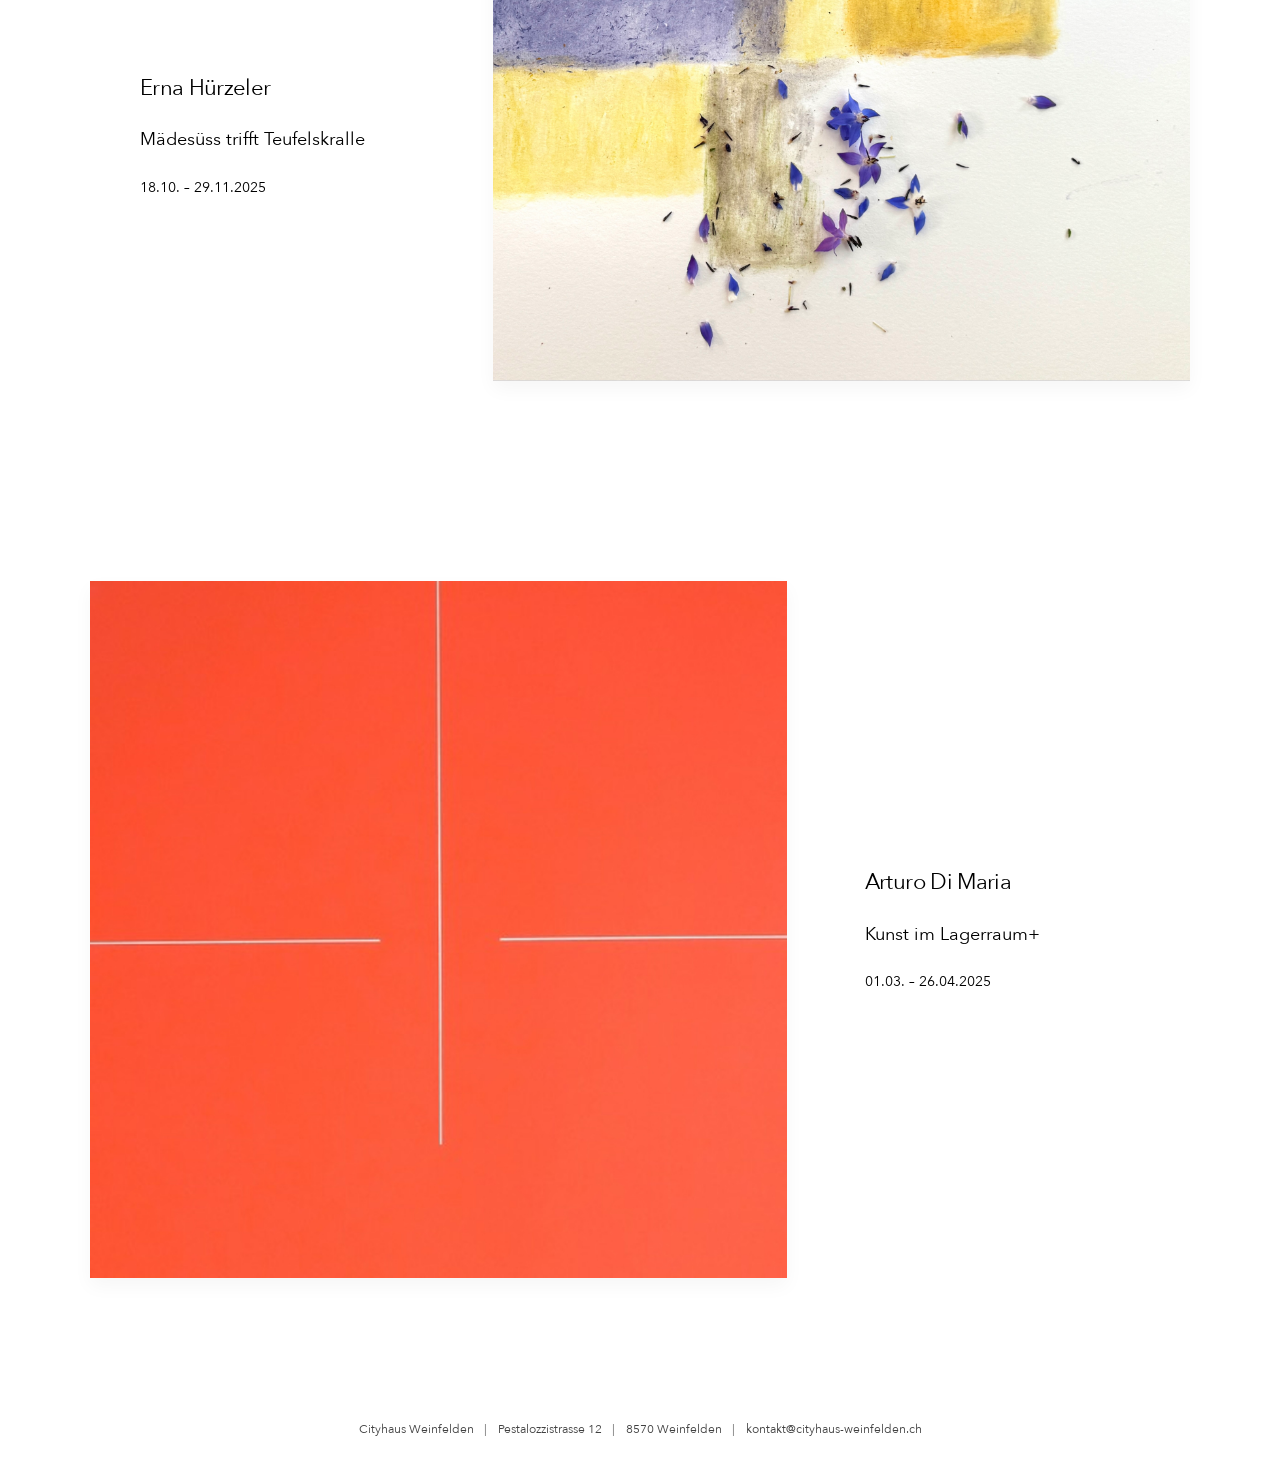
==== commit 2ca8726a: "Update Cityhaus content and map" ====
--- a/ausstellungen.html
+++ b/ausstellungen.html
@@ -51,7 +51,7 @@
             <div class="exhibit-copy">
               <h2>Erna Hürzeler</h2>
               <p class="exhibit-title">Mädesüss trifft Teufelskralle</p>
-              <p class="exhibit-dates">18.10. – 29.11.2025</p>
+              <div class="exhibit-dates">18.10. – 29.11.2025</div>
             </div>
           </a>
           <a href="assets/Presse_Erna-Hürzeler_Ausstellung Cityhaus.pdf" target="_blank" rel="noopener noreferrer" style="display:block;">
@@ -68,7 +68,7 @@
           <div class="exhibit-copy">
             <h2>Arturo Di Maria</h2>
             <p class="exhibit-title">Kunst im Lagerraum+</p>
-            <p class="exhibit-dates">01.03. – 26.04.2025</p>
+            <div class="exhibit-dates">01.03. – 26.04.2025</div>
           </div>
         </article>
       </section>
@@ -77,7 +77,8 @@
     <footer class="site-footer">
       <div class="site-footer-row">
         <p>Cityhaus Weinfelden</p>
-        <p>Pestalozzistrasse 12 8570 Weinfelden</p>
+        <p>Pestalozzistrasse 12</p>
+        <p>8570 Weinfelden</p>
         <p><a href="mailto:kontakt@cityhaus-weinfelden.ch">kontakt@cityhaus-weinfelden.ch</a></p>
       </div>
     </footer>
--- a/css/style.css
+++ b/css/style.css
@@ -540,10 +540,25 @@
   letter-spacing: -0.03em;
 }
 
+.event-link {
+  color: #555;
+  text-decoration: none;
+}
+
+.event-link:hover,
+.event-link:focus-visible {
+  color: #000;
+  text-decoration: underline;
+  text-decoration-thickness: 1px;
+  text-underline-offset: 3px;
+}
+
 .event-heading p {
   display: inline;
   margin: 0;
-  font-size: 1.1rem;
+  font-size: 1rem;
+  line-height: 1.5;
+  letter-spacing: -0.03em;
 }
 
 .event-heading .event-artist {
@@ -589,14 +604,15 @@
 .vita-link {
   color: #555;
   font-size: 0.92em;
+  text-decoration: none;
+}
+
+.vita-link:hover,
+.vita-link:focus-visible {
+  color: #000;
   text-decoration: underline;
   text-decoration-thickness: 1px;
   text-underline-offset: 3px;
-}
-
-.vita-link:hover,
-.vita-link:focus-visible {
-  color: #000;
 }
 
 .artist-card > div {
@@ -644,14 +660,15 @@
 .press-item:hover .press-meta {
   text-decoration: underline;
   text-underline-offset: 0.12em;
+  color: black;
 }
 
 .press-title {
   display: block;
   font-size: 1rem;
   line-height: 1.4;
+  color: #555;
   letter-spacing: -0.02em;
-  color: var(--text);
 }
 
 .press-meta {
@@ -659,7 +676,7 @@
   margin-top: 6px;
   font-size: 1rem;
   line-height: 1.4;
-  color: var(--text);
+  color: #555;
 }
 
 .about-page {
@@ -778,6 +795,7 @@
 
 .contact-hours p:nth-of-type(2) {
   font-size: 1.5rem;
+  letter-spacing: -0.03em;
 }
 
 .contact-address {
@@ -801,6 +819,15 @@
   background: #efefeb;
   border: 1px solid var(--line);
   box-shadow: var(--shadow);
+}
+
+.map-frame .leaflet-tile-pane {
+  filter: grayscale(1);
+  transition: filter 0.35s ease;
+}
+
+.map-frame:hover .leaflet-tile-pane {
+  filter: grayscale(0);
 }
 
 .leaflet-tooltip.cityhaus-map-label {
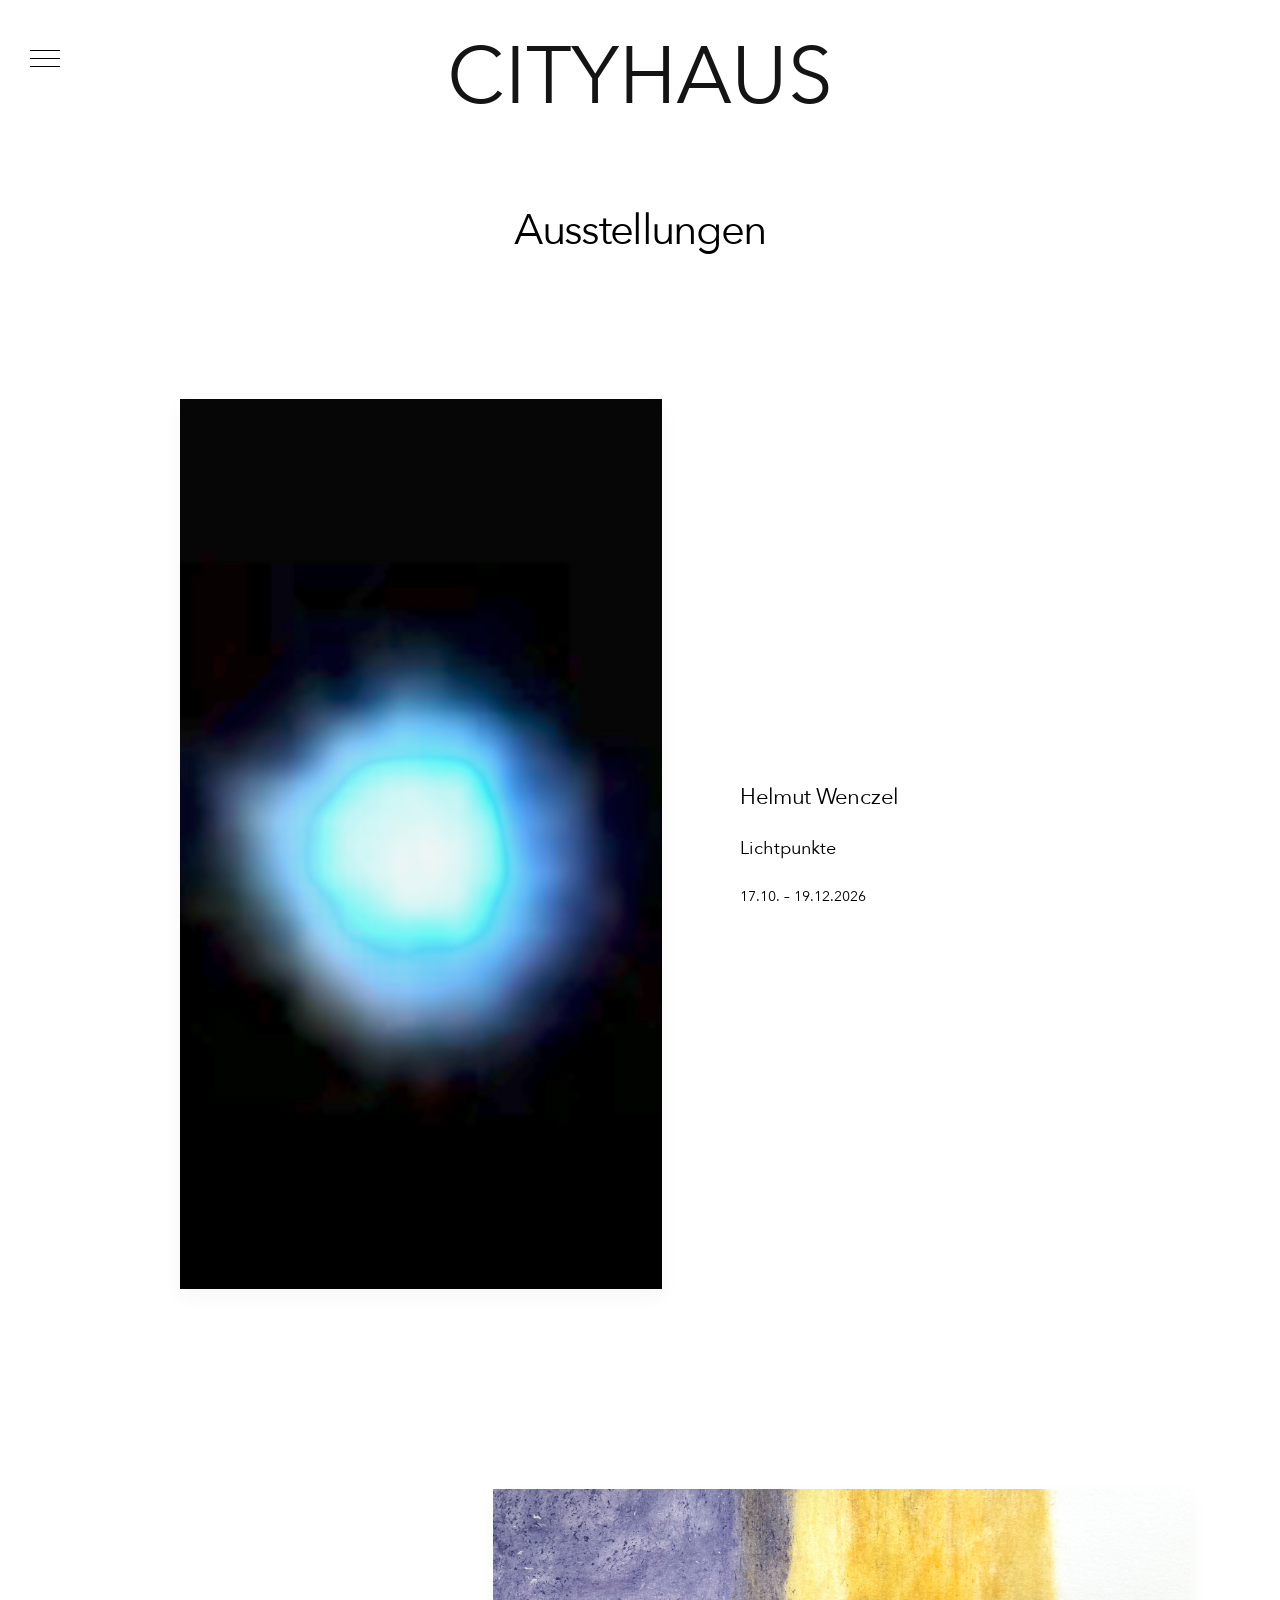
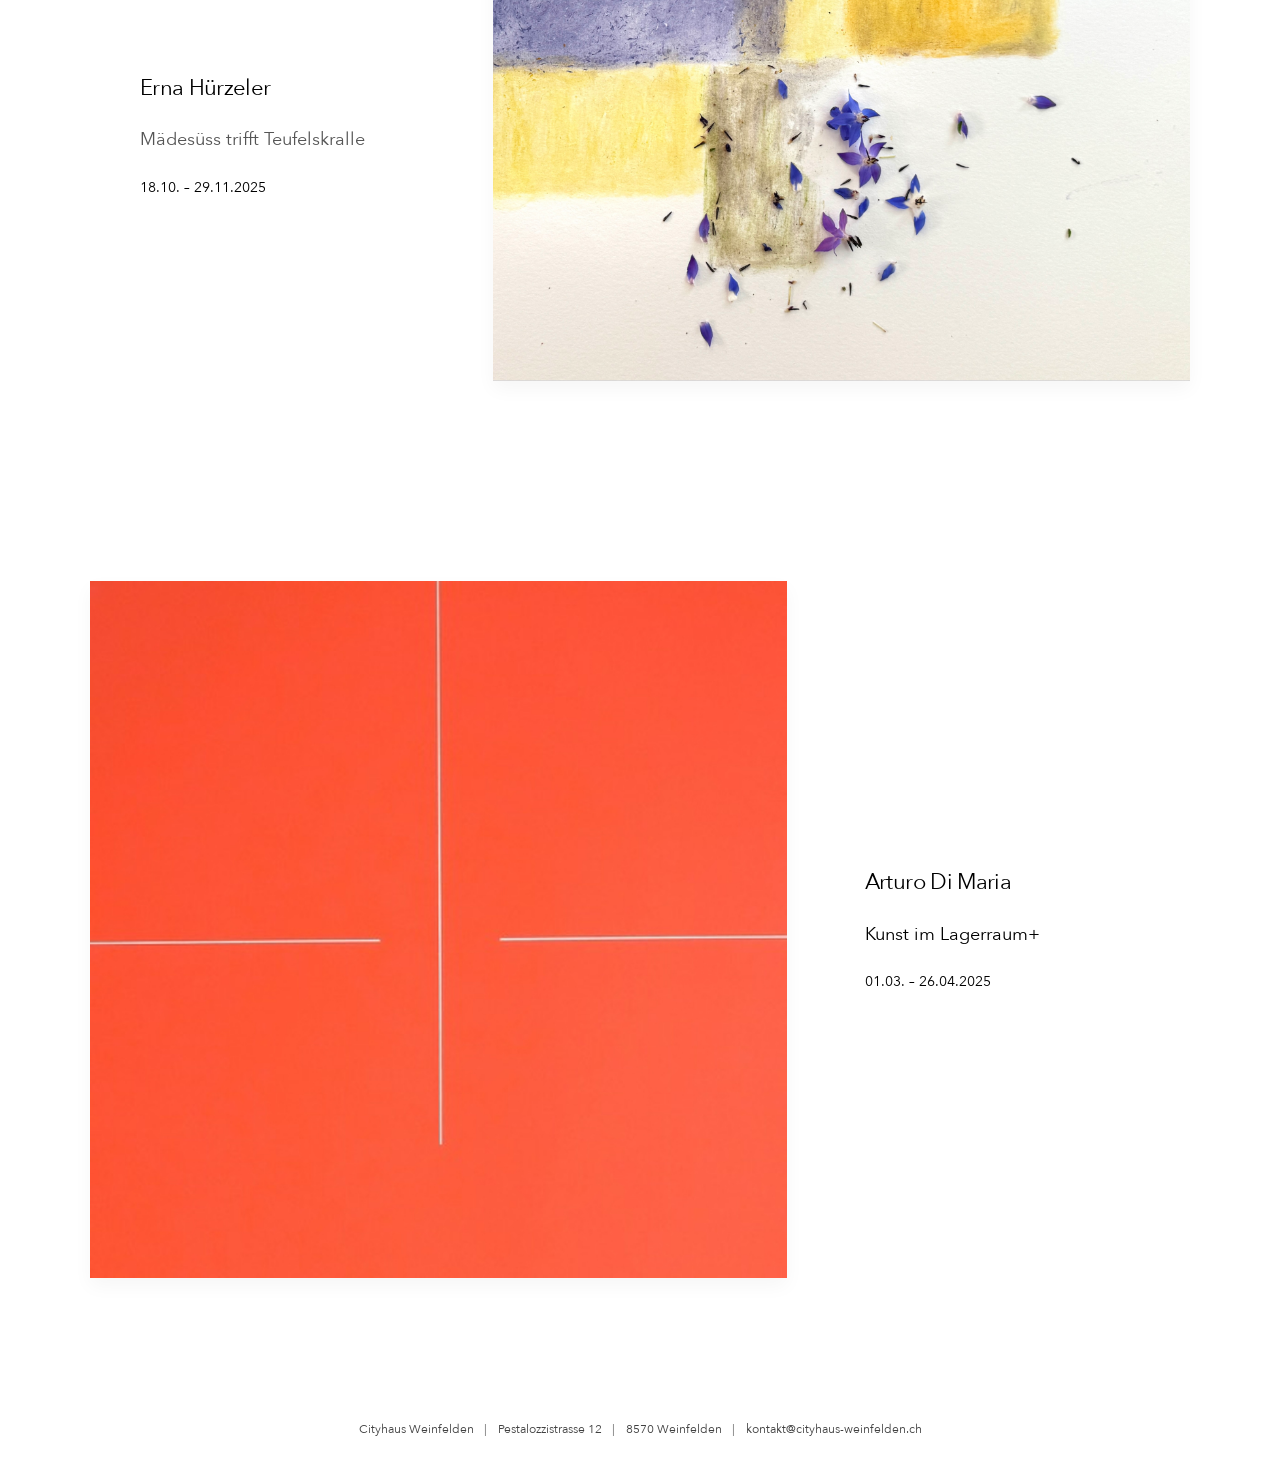
==== commit 2f8cfb53: "Add exhibition PDF link hover styling" ====
--- a/ausstellungen.html
+++ b/ausstellungen.html
@@ -5,7 +5,7 @@
     <meta name="viewport" content="width=device-width, initial-scale=1.0" />
     <meta name="description" content="Ausstellungen im Cityhaus Weinfelden." />
     <title>Ausstellungen — Cityhaus</title>
-    <link rel="stylesheet" href="css/style.css?v=20260915" />
+    <link rel="stylesheet" href="css/style.css?v=20260918" />
   </head>
   <body>
     <header class="site-header">
--- a/css/style.css
+++ b/css/style.css
@@ -386,6 +386,16 @@
   text-decoration: none;
 }
 
+.exhibit-copy-link:hover .exhibit-title {
+  text-decoration: underline;
+  text-underline-offset: 0.12em;
+  color: black;
+}
+
+.exhibit-copy-link .exhibit-title {
+  color: #555;
+}
+
 .exhibit-image {
   background: var(--panel);
   box-shadow: var(--shadow);
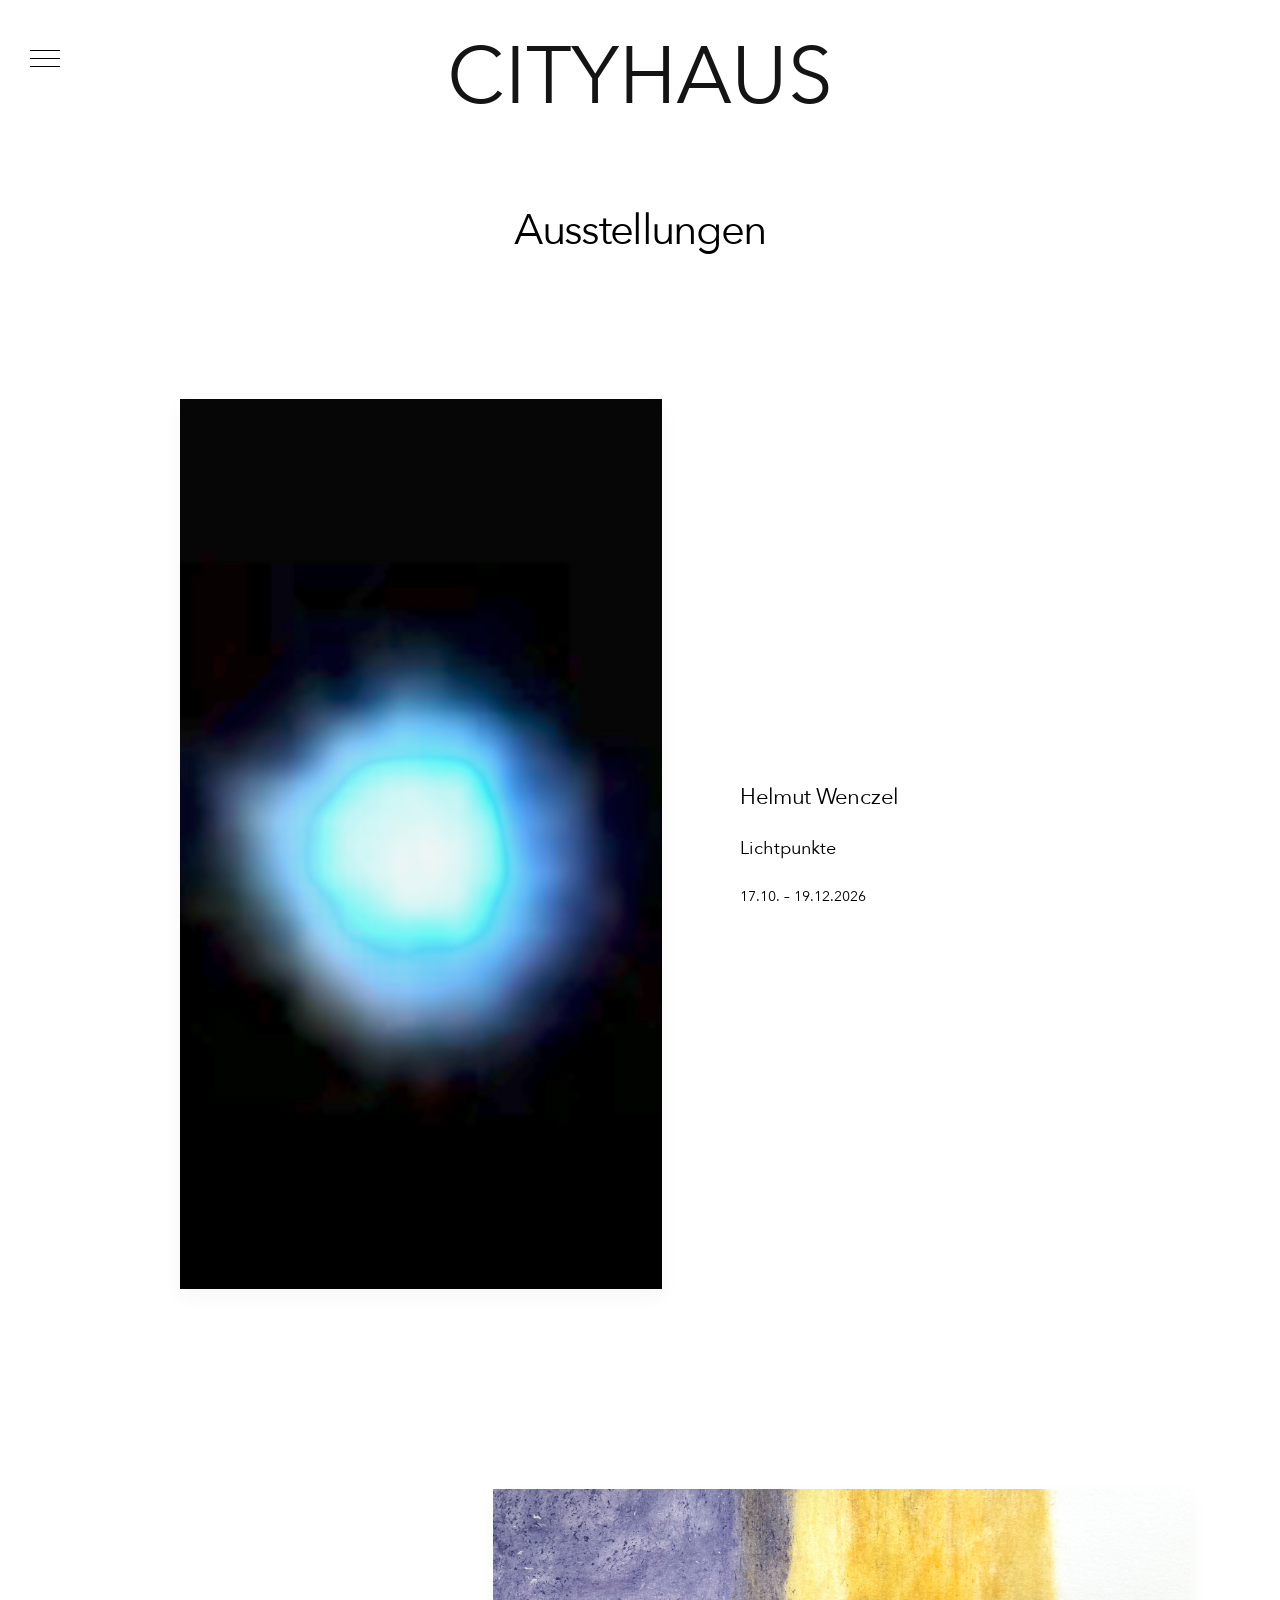
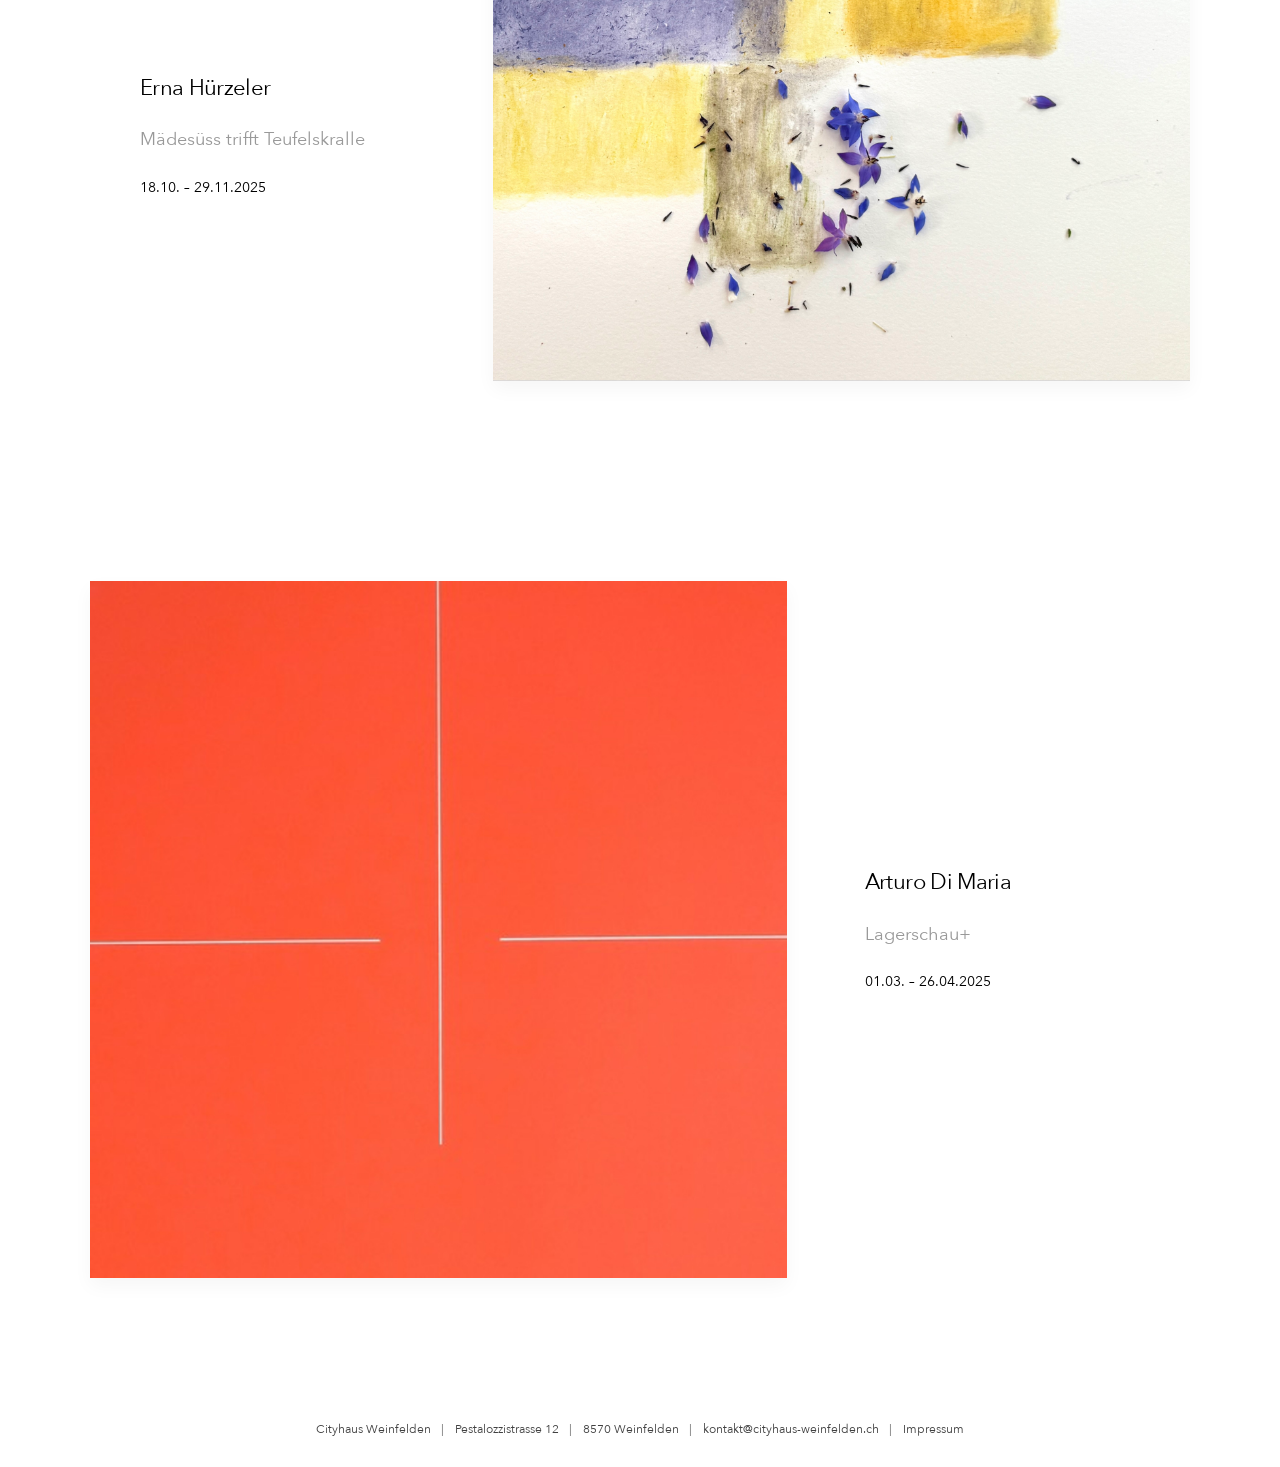
==== commit 6bd57ebd: "Update Cityhaus event pages and imprint" ====
--- a/ausstellungen.html
+++ b/ausstellungen.html
@@ -5,7 +5,7 @@
     <meta name="viewport" content="width=device-width, initial-scale=1.0" />
     <meta name="description" content="Ausstellungen im Cityhaus Weinfelden." />
     <title>Ausstellungen — Cityhaus</title>
-    <link rel="stylesheet" href="css/style.css?v=20260918" />
+    <link rel="stylesheet" href="css/style.css?v=20260930-5" />
   </head>
   <body>
     <header class="site-header">
@@ -62,12 +62,14 @@
         </article>
 
         <article class="exhibit-row">
-          <div class="exhibit-image">
-            <img src="assets/Conrad_Bild_rot(1).jpg" alt="Arturo di Maria Kunst im Lagerraum+" />
-          </div>
+          <a href="arturo-lagerschau.html" style="display:block;">
+            <div class="exhibit-image">
+              <img src="assets/Conrad_Bild_rot(1).jpg" alt="Arturo di Maria Lagerschau+" />
+            </div>
+          </a>
           <div class="exhibit-copy">
             <h2>Arturo Di Maria</h2>
-            <p class="exhibit-title">Kunst im Lagerraum+</p>
+            <a class="exhibit-copy-link" href="arturo-lagerschau.html"><p class="exhibit-title">Lagerschau+</p></a>
             <div class="exhibit-dates">01.03. – 26.04.2025</div>
           </div>
         </article>
@@ -80,6 +82,7 @@
         <p>Pestalozzistrasse 12</p>
         <p>8570 Weinfelden</p>
         <p><a href="mailto:kontakt@cityhaus-weinfelden.ch">kontakt@cityhaus-weinfelden.ch</a></p>
+        <p><a href="impressum.html">Impressum</a></p>
       </div>
     </footer>
 
--- a/css/style.css
+++ b/css/style.css
@@ -132,9 +132,12 @@
   content: none;
 }
 
-.main-nav a:hover,
 .main-nav a.active {
   color: rgba(0, 0, 0, 0.5);
+}
+
+.main-nav a:hover {
+  color: #999;
 }
 
 .nav-toggle {
@@ -393,7 +396,7 @@
 }
 
 .exhibit-copy-link .exhibit-title {
-  color: #555;
+  color: #999;
 }
 
 .exhibit-image {
@@ -431,6 +434,10 @@
 
 .exhibit-dates {
   font-size: 0.88rem;
+}
+
+.exhibit-info strong {
+  font-weight: 700;
 }
 
 .exhibit-title,
@@ -542,6 +549,10 @@
   margin-bottom: 10px;
 }
 
+.arturo-event-heading {
+  text-align: right;
+}
+
 .event-heading h2 {
   display: inline;
   margin: 0;
@@ -551,7 +562,7 @@
 }
 
 .event-link {
-  color: #555;
+  color: #999;
   text-decoration: none;
 }
 
@@ -591,6 +602,10 @@
   transition: filter 0.35s ease;
 }
 
+.arturo-gallery-list img {
+  align-self: flex-end;
+}
+
 .event-gallery-list img:hover,
 .event-gallery-list img:focus-visible {
   filter: grayscale(0) contrast(1.04) saturate(1.08);
@@ -612,7 +627,7 @@
 }
 
 .vita-link {
-  color: #555;
+  color: #999;
   font-size: 0.92em;
   text-decoration: none;
 }
@@ -677,7 +692,7 @@
   display: block;
   font-size: 1rem;
   line-height: 1.4;
-  color: #555;
+  color: #999;
   letter-spacing: -0.02em;
 }
 
@@ -686,7 +701,7 @@
   margin-top: 6px;
   font-size: 1rem;
   line-height: 1.4;
-  color: #555;
+  color: #999;
 }
 
 .about-page {
@@ -722,6 +737,16 @@
   font-weight: 500;
   letter-spacing: -0.02em;
   margin: 1.5rem 0 0.5rem;
+}
+
+.impressum-page .about-text h2 {
+  font-size: 1.1rem;
+  font-weight: 700;
+  letter-spacing: -0.02em;
+}
+
+.impressum-page .about-text p {
+  font-size: 1rem;
 }
 
 .site-footer {
@@ -878,6 +903,14 @@
 }
 
 @media (max-width: 768px) {
+  .arturo-page .page-title,
+  .home-page .page-title {
+    height: 0;
+    margin: 22px 0 0;
+    font-size: 0;
+    line-height: 0;
+  }
+
   body.menu-open {
     overflow: hidden;
   }
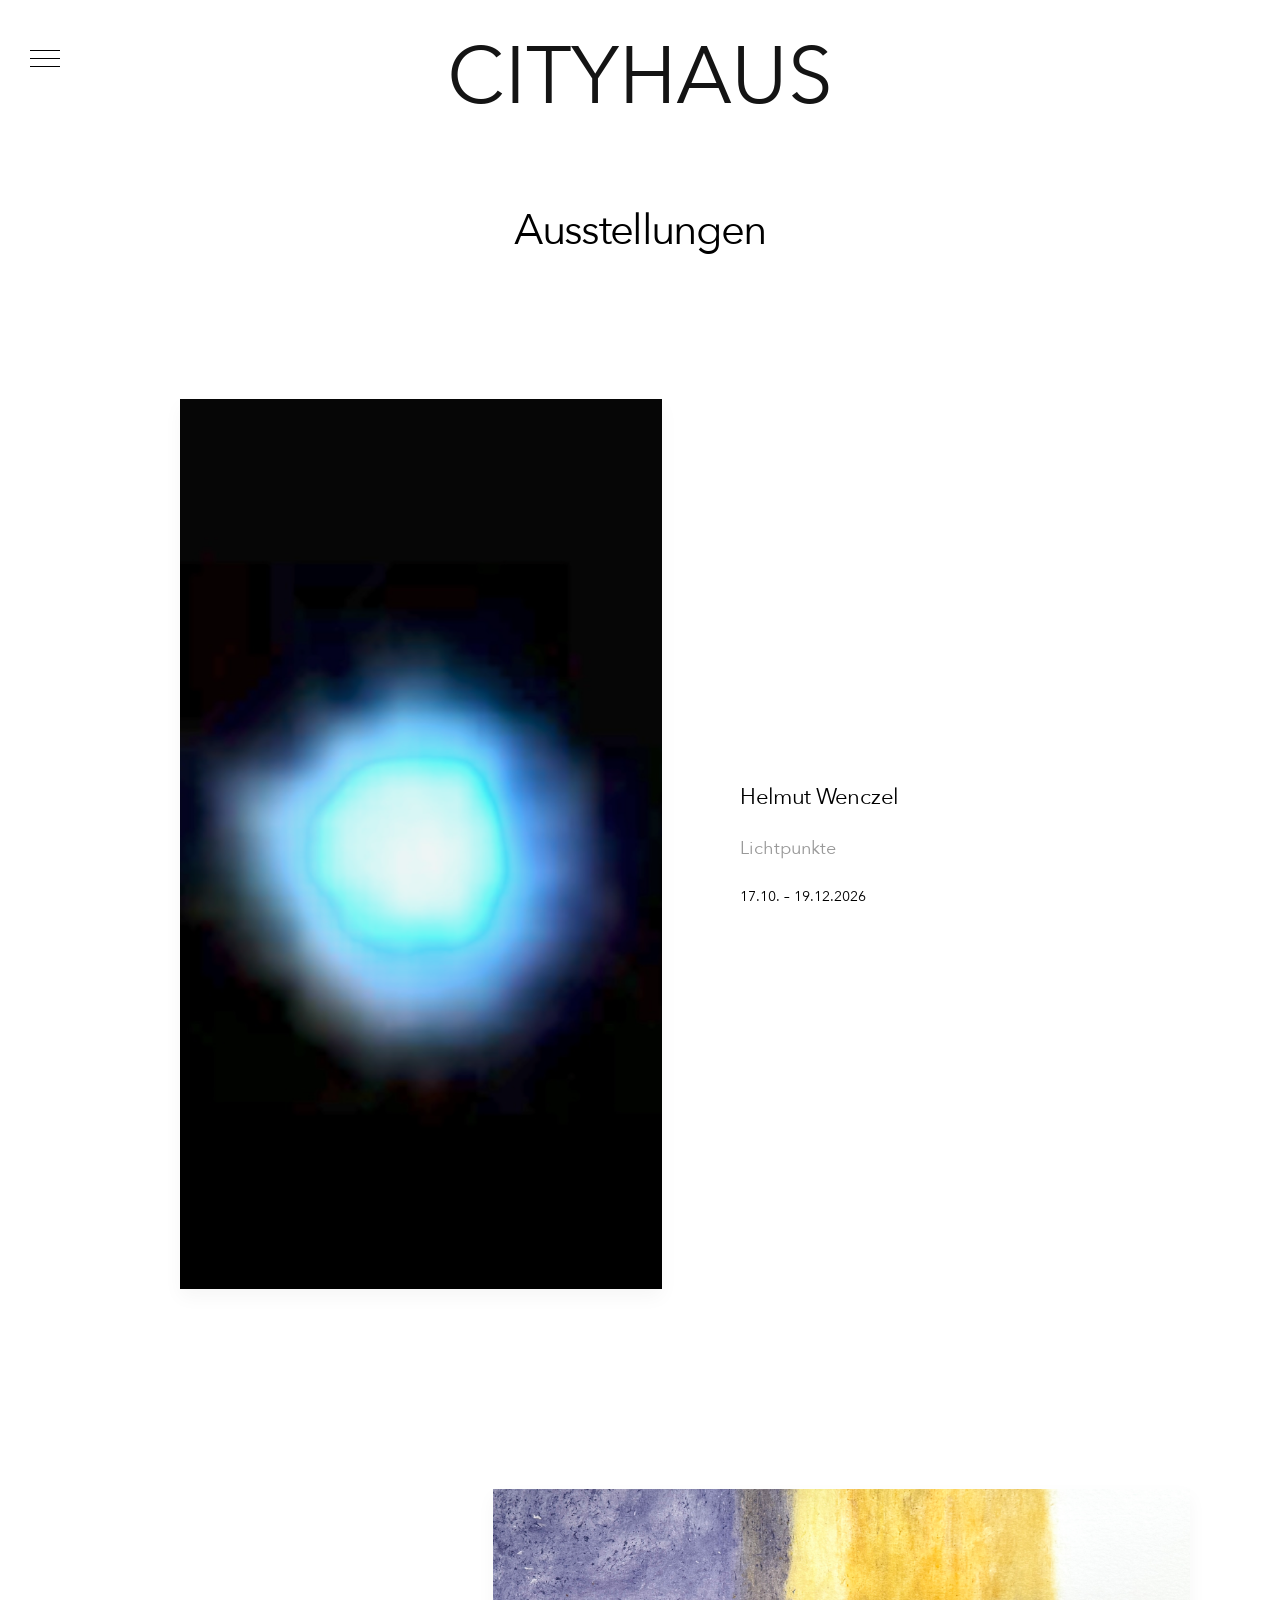
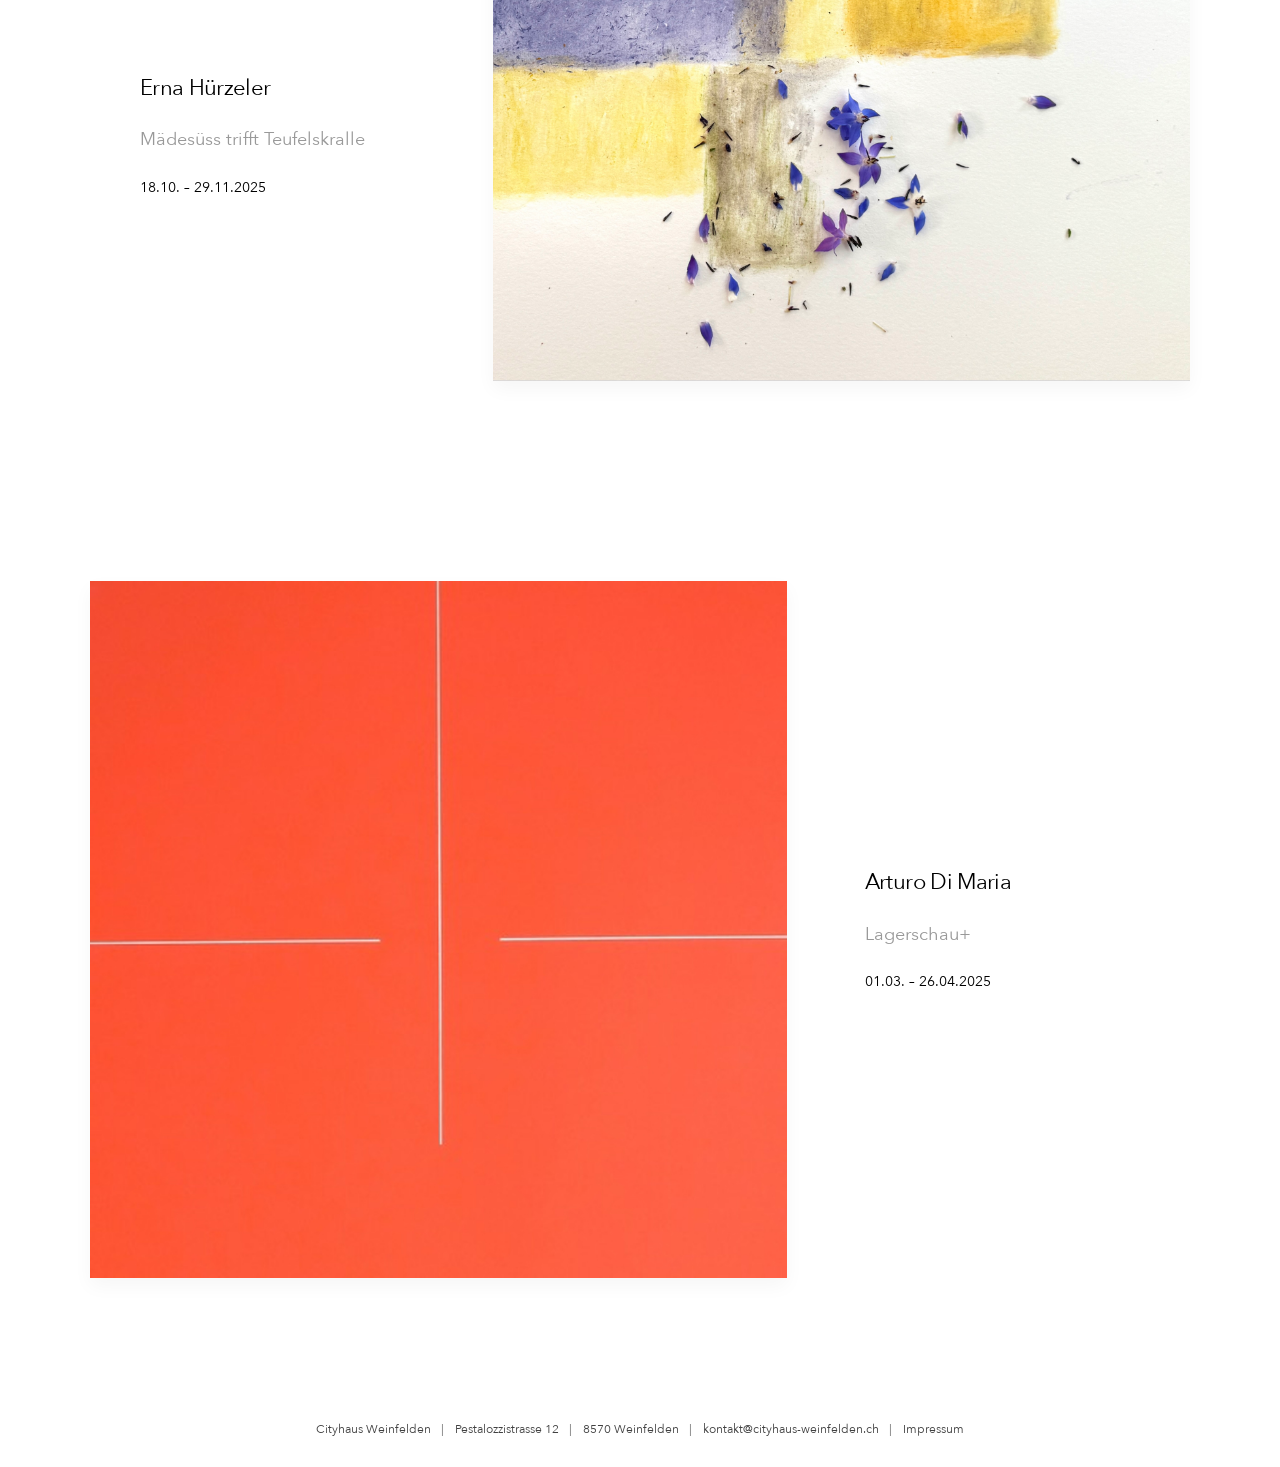
==== commit c21412a1: "Add Helmut Wenczel vernissage gallery and update imprint - Link vernissage and introduction PDF on h" ====
--- a/ausstellungen.html
+++ b/ausstellungen.html
@@ -36,14 +36,18 @@
       <h1 class="page-title">Ausstellungen</h1>
       <section class="exhibition-list">
         <article class="exhibit-row">
-          <div class="exhibit-image">
-            <img src="assets/Startseite_Aktuell.png" alt="Lichtpunkte von Helmut Wenczel" />
-          </div>
-          <div class="exhibit-copy">
-            <h2>Helmut Wen<span class="tight-letters">cz</span>el</h2>
-            <p class="exhibit-title">Lichtpunkte</p>
-            <div class="exhibit-dates">17.10. – 19.12.2026</div>
-          </div>
+          <a href="assets/Veranstaltung%20Helmut%20Vernissage/Wenczel-Helmut_Vernissage%20Cityhaus%20Okt%202026.pdf" target="_blank" rel="noopener noreferrer" style="display:block;">
+            <div class="exhibit-image">
+              <img src="assets/Startseite_Aktuell.png" alt="Lichtpunkte von Helmut Wenczel" />
+            </div>
+          </a>
+          <a href="assets/Veranstaltung%20Helmut%20Vernissage/Wenczel-Helmut_Vernissage%20Cityhaus%20Okt%202026.pdf" target="_blank" rel="noopener noreferrer" class="exhibit-copy-link">
+            <div class="exhibit-copy">
+              <h2>Helmut Wen<span class="tight-letters">cz</span>el</h2>
+              <p class="exhibit-title">Lichtpunkte</p>
+              <div class="exhibit-dates">17.10. – 19.12.2026</div>
+            </div>
+          </a>
         </article>
 
         <article class="exhibit-row">
--- a/css/style.css
+++ b/css/style.css
@@ -739,14 +739,19 @@
   margin: 1.5rem 0 0.5rem;
 }
 
+.impressum-page .about-text h2,
+.impressum-page .about-text p {
+  font-size: 0.85rem;
+  line-height: 1.5;
+  letter-spacing: normal;
+}
+
 .impressum-page .about-text h2 {
-  font-size: 1.1rem;
   font-weight: 700;
-  letter-spacing: -0.02em;
 }
 
 .impressum-page .about-text p {
-  font-size: 1rem;
+  font-weight: 400;
 }
 
 .site-footer {
